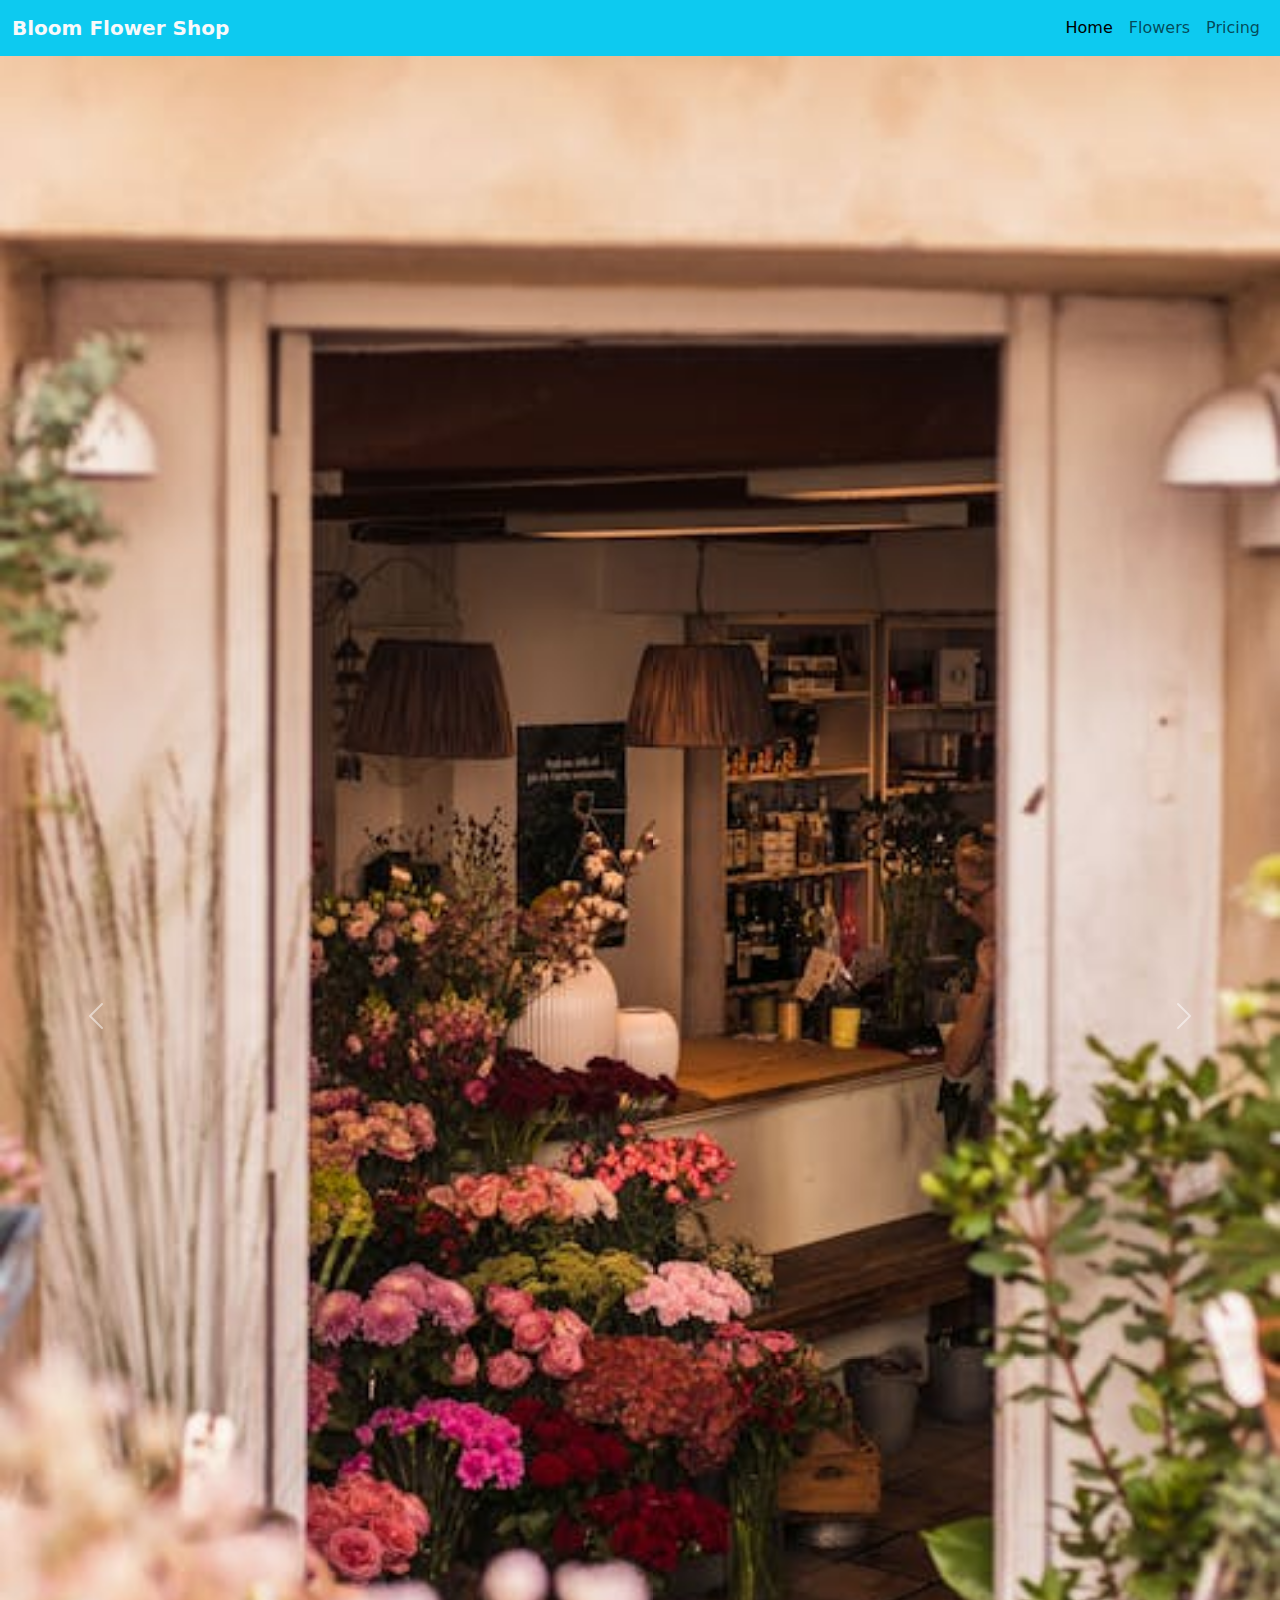
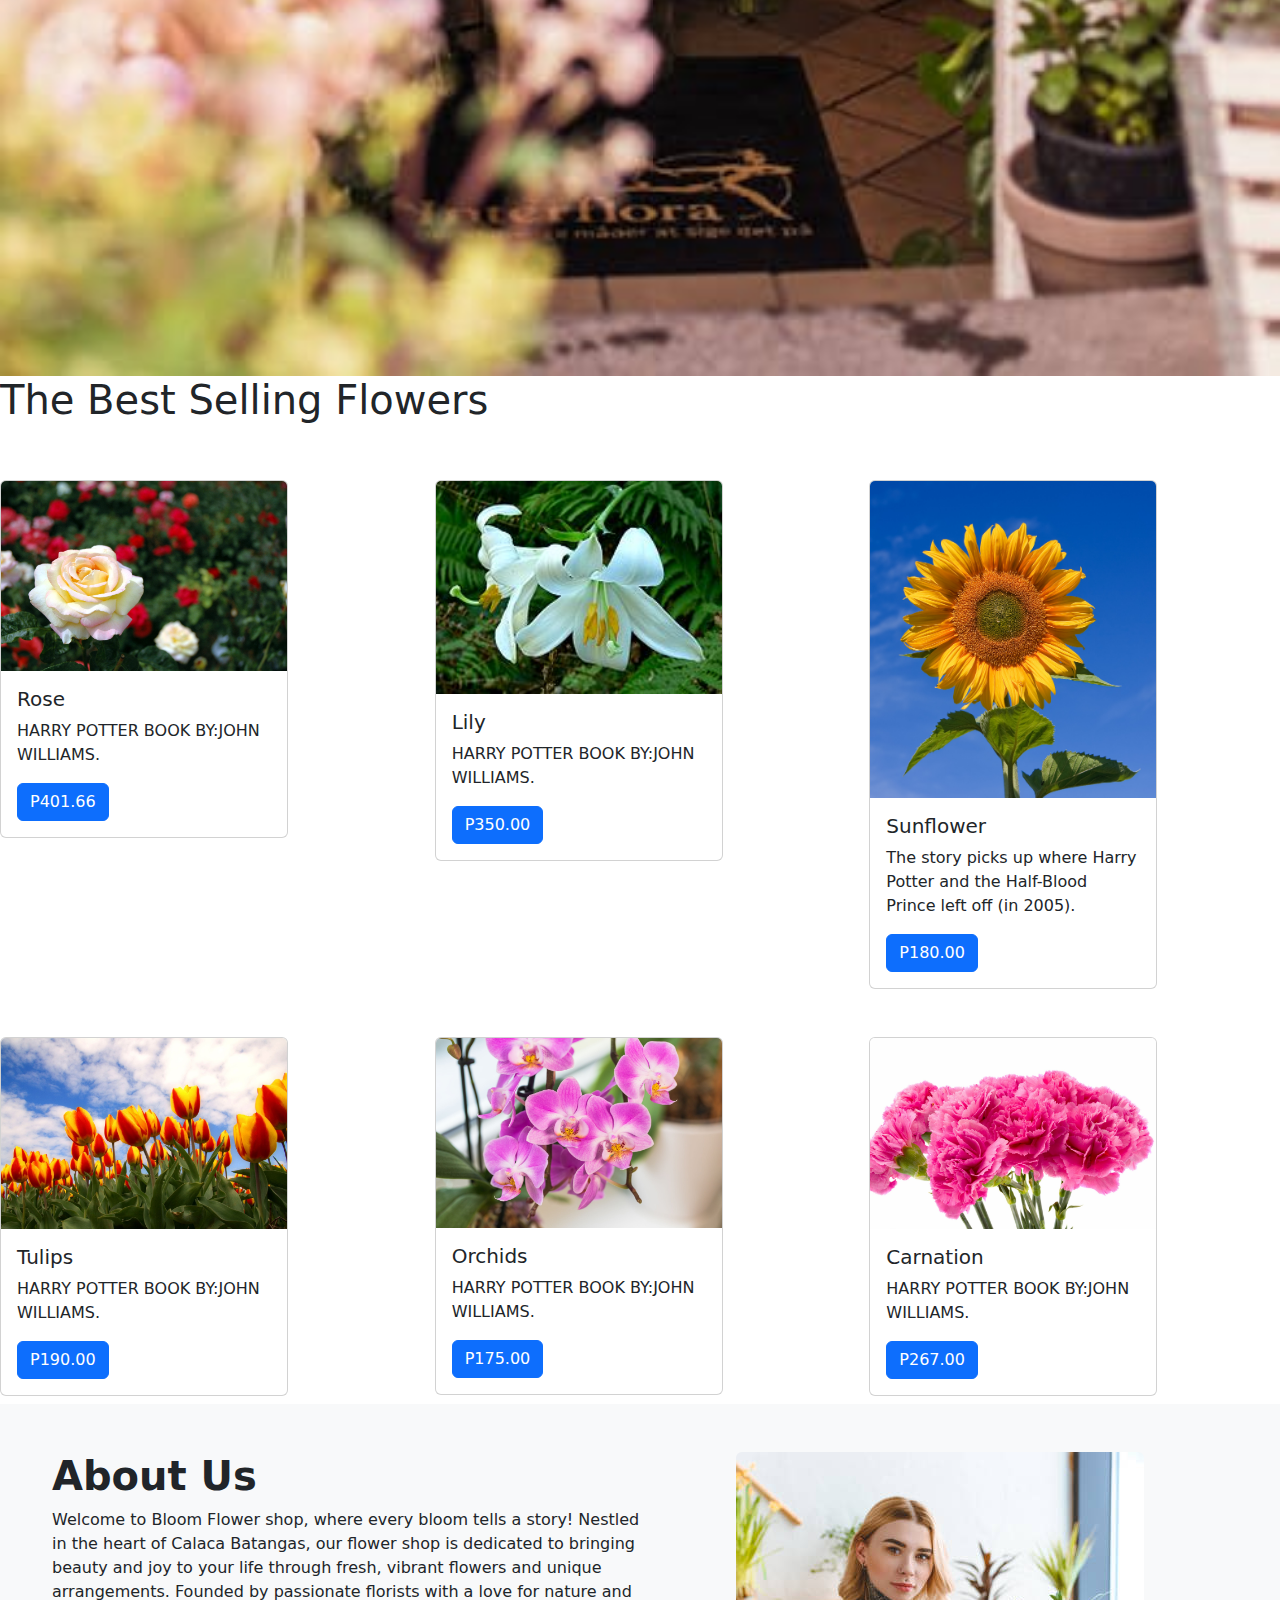
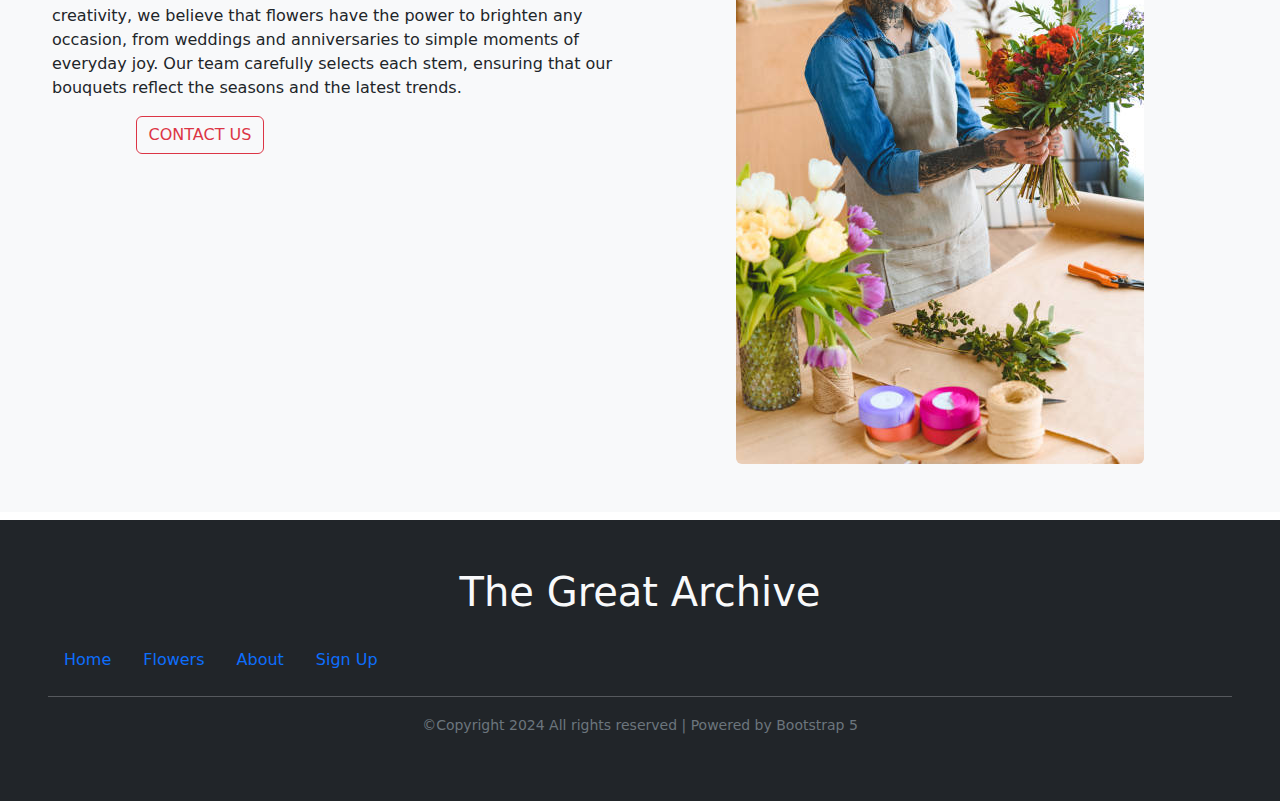
==== jem.html @ 51ea24f1 "october 3" ====
<!DOCTYPE html>
<head>
    <meta cahrset="ÜTF-8">
    <meta name="viewport" content="width=device-width, initial-scale=1.0">
    <link href="https://cdn.jsdelivr.net/npm/bootstrap@5.3.3/dist/css/bootstrap.min.css" rel="stylesheet" integrity="sha384-QWTKZyjpPEjISv5WaRU9OFeRpok6YctnYmDr5pNlyT2bRjXh0JMhjY6hW+ALEwIH" crossorigin="anonymous">
    <link rel="stylesheet" href="style.css">
    <title>The Great Archive</title>
</head>
<body>
    <header>
        <nav class="navbar navbar-expand-lg bg-info">
            <div class="container-fluid">
              <a class="navbar-brand text-light fw-bold" href="#">Bloom Flower Shop</a>
              <button class="navbar-toggler" type="button" data-bs-toggle="collapse" data-bs-target="#navbarNav" aria-controls="navbarNav" aria-expanded="false" aria-label="Toggle navigation">
                <span class="navbar-toggler-icon"></span>
              </button>
              <div class="collapse navbar-collapse d-flex justify-content-end" id="navbarNav">
                <ul class="navbar-nav">
                  <li class="nav-item">
                    <a class="nav-link active" aria-current="page" href="#">Home</a>
                  </li>
                  <li class="nav-item"> 
                    <a class="nav-link" href="#">Flowers</a>
                  </li>
                  <li class="nav-item">
                    <a class="nav-link" href="#">Pricing</a>
                  </li>
                  <li class="nav-item">
                  </li>
                </ul>
              </div>
            </div>
          </nav>
    </header>
    <main>
        <section id="Home">
            <div id="carouselExampleAutoplaying" class="carousel slide" data-bs-ride="carousel">
                <div class="carousel-inner">
                  <div class="carousel-item active" data-bs-interval="5000">
                    <img src="assets/pexels-photo-1601505.jpeg" class="d-block w-100" alt="...">
                  </div>
                  <div class="carousel-item">
                    <img src="assets/pexels-photo-back.jpeg" class="d-block w-100" alt="...">
                  </div>
                  <div class="carousel-item">
                    <img src="assets/pexels-photo-bk2.jpeg" class="d-block w-100" alt="...">
                  </div>
                </div>
                <button class="carousel-control-prev" type="button" data-bs-target="#carouselExampleAutoplaying" data-bs-slide="prev">
                  <span class="carousel-control-prev-icon" aria-hidden="true"></span>
                  <span class="visually-hidden">Previous</span>
                </button>
                <button class="carousel-control-next" type="button" data-bs-target="#carouselExampleAutoplaying" data-bs-slide="next">
                  <span class="carousel-control-next-icon" aria-hidden="true"></span>
                  <span class="visually-hidden">Next</span>
                </button>
              </div>
            
        </section>

        <div id="Books">
            <h1>The Best Selling Flowers</h1>
            <div class="row">
                <div class="cols col-4 my-5">
                    <div class="card" style="width: 18rem;">
                        <img src="assets/Rose-image.1.jfif" class="card-img-top" alt="...">
                        <div class="card-body">
                            <h5 class="card-title">Rose</h5>
                            <p class="card-text">HARRY POTTER BOOK BY:JOHN WILLIAMS.</p>
                            <a href="#" class="btn btn-primary">P401.66</a>
                        </div>
                      </div>
                    </div>
                    <div class="cols col-4 my-5">
                        <div class="card" style="width: 18rem;">
                            <img src="assets/lily.image.jpg" class="card-img-top" alt="...">
                            <div class="card-body">
                                <h5 class="card-title">Lily</h5>
                                <p class="card-text">HARRY POTTER BOOK BY:JOHN WILLIAMS.</p>
                                <a href="#" class="btn btn-primary">P350.00</a>
                            </div>
                          </div>
                        </div>
                        <div class="cols col-4 my-5">
                            <div class="card" style="width: 18rem;">
                                <img src="assets/Sunflower.image.jpg" class="card-img-top" alt="...">
                                <div class="card-body">
                                    <h5 class="card-title">Sunflower</h5>
                                    <p class="card-text">The story picks up where Harry Potter and the Half-Blood Prince left off (in 2005).</p>
                                    <a href="#" class="btn btn-primary">P180.00</a>
                                </div>
                              </div>
                            </div>
                            <div class="cols col-4">
                                <div class="card" style="width: 18rem;">
                                    <img src="assets/tulips-image.jfif" class="card-img-top" alt="...">
                                    <div class="card-body">
                                        <h5 class="card-title">Tulips</h5>
                                        <p class="card-text">HARRY POTTER BOOK BY:JOHN WILLIAMS.</p>
                                        <a href="#" class="btn btn-primary">P190.00</a>
                                    </div>
                                  </div>
                                </div>
                                <div class="cols col-4">
                                    <div class="card" style="width: 18rem;">
                                        <img src="assets/Orchids-image.jfif" class="card-img-top" alt="...">
                                        <div class="card-body">
                                            <h5 class="card-title">Orchids</h5>
                                            <p class="card-text">HARRY POTTER BOOK BY:JOHN WILLIAMS.</p>
                                            <a href="#" class="btn btn-primary">P175.00</a>
                                        </div>
                                      </div>
                                    </div>
                                    <div class="cols col-4">
                                        <div class="card" style="width: 18rem;">
                                            <img src="assets/carnation-image.jfif" class="card-img-top" alt="...">
                                            <div class="card-body">
                                                <h5 class="card-title">Carnation</h5>
                                                <p class="card-text">HARRY POTTER BOOK BY:JOHN WILLIAMS.</p>
                                                <a href="#" class="btn btn-primary">P267.00</a>
                                            </div>
                                          </div>
                                        </div>

            </div>

        </section>


        <section id="About" class="p-5 my-2 bg-light" >
            <div class="d-flex justify-content-between">
                <div class="mx-1 w-50">
                    <h2 class="display-6 fw-semibold">About Us</h2>
                    <p class="fw-light">Welcome to Bloom Flower shop, where every bloom tells a story! Nestled in the heart of Calaca Batangas, our flower shop is dedicated to bringing beauty and joy to your life through fresh, vibrant flowers and unique arrangements.

                      Founded by passionate florists with a love for nature and creativity, we believe that flowers have the power to brighten any occasion, from weddings and anniversaries to simple moments of everyday joy. Our team carefully selects each stem, ensuring that our bouquets reflect the seasons and the latest trends.</p>
                    <div class="mt-3 d-lg-flex justify-content-center">
                        <a href="#" class="btn btn-outline-danger">CONTACT US</a>
                        <div class="col-md-6">        
                        </div>
                    </div>
                  </div>
                  <img src="assets/about1.jpg" class="rounded mx-auto d-block" alt="...">
                </div>
        </section>


        <footer class="bg-dark text-light p-5 text-center">
            <h2 class="display-6 fw-light mb-4">The Great Archive</h2>
            <ul class="nav jutify-content-center">
                <li class="nav-item">
                    <a class="nav-link text -light fw-light" aria-current="page" href="#">Home</a>
                </li>
                <li class="nav-item">
                    <a class="nav-link text -light fw-light" aria-current="page" href="#">Flowers</a> 
                </li>
                <li class="nav-item">
                    <a class="nav-link text -light fw-light" aria-current="page" href="#">About</a>
                </li>
                <li class="nav-item">
                    <a class="nav-link text -light fw-light" aria-current="page" href="#">Sign Up</a>
                </li>
            </ul>
            <hr>
            <p>
                <small class="text-secondary fw-light">&copy;Copyright 2024 All rights reserved | Powered by Bootstrap 5</small>
            </p>
        </footer>

    </main>
    <script src="https://cdn.jsdelivr.net/npm/bootstrap@5.3.3/dist/js/bootstrap.bundle.min.js" integrity="sha384-YvpcrYf0tY3lHB60NNkmXc5s9fDVZLESaAA55NDzOxhy9GkcIdslK1eN7N6jIeHz" crossorigin="anonymous"></script>
</body>
</html>
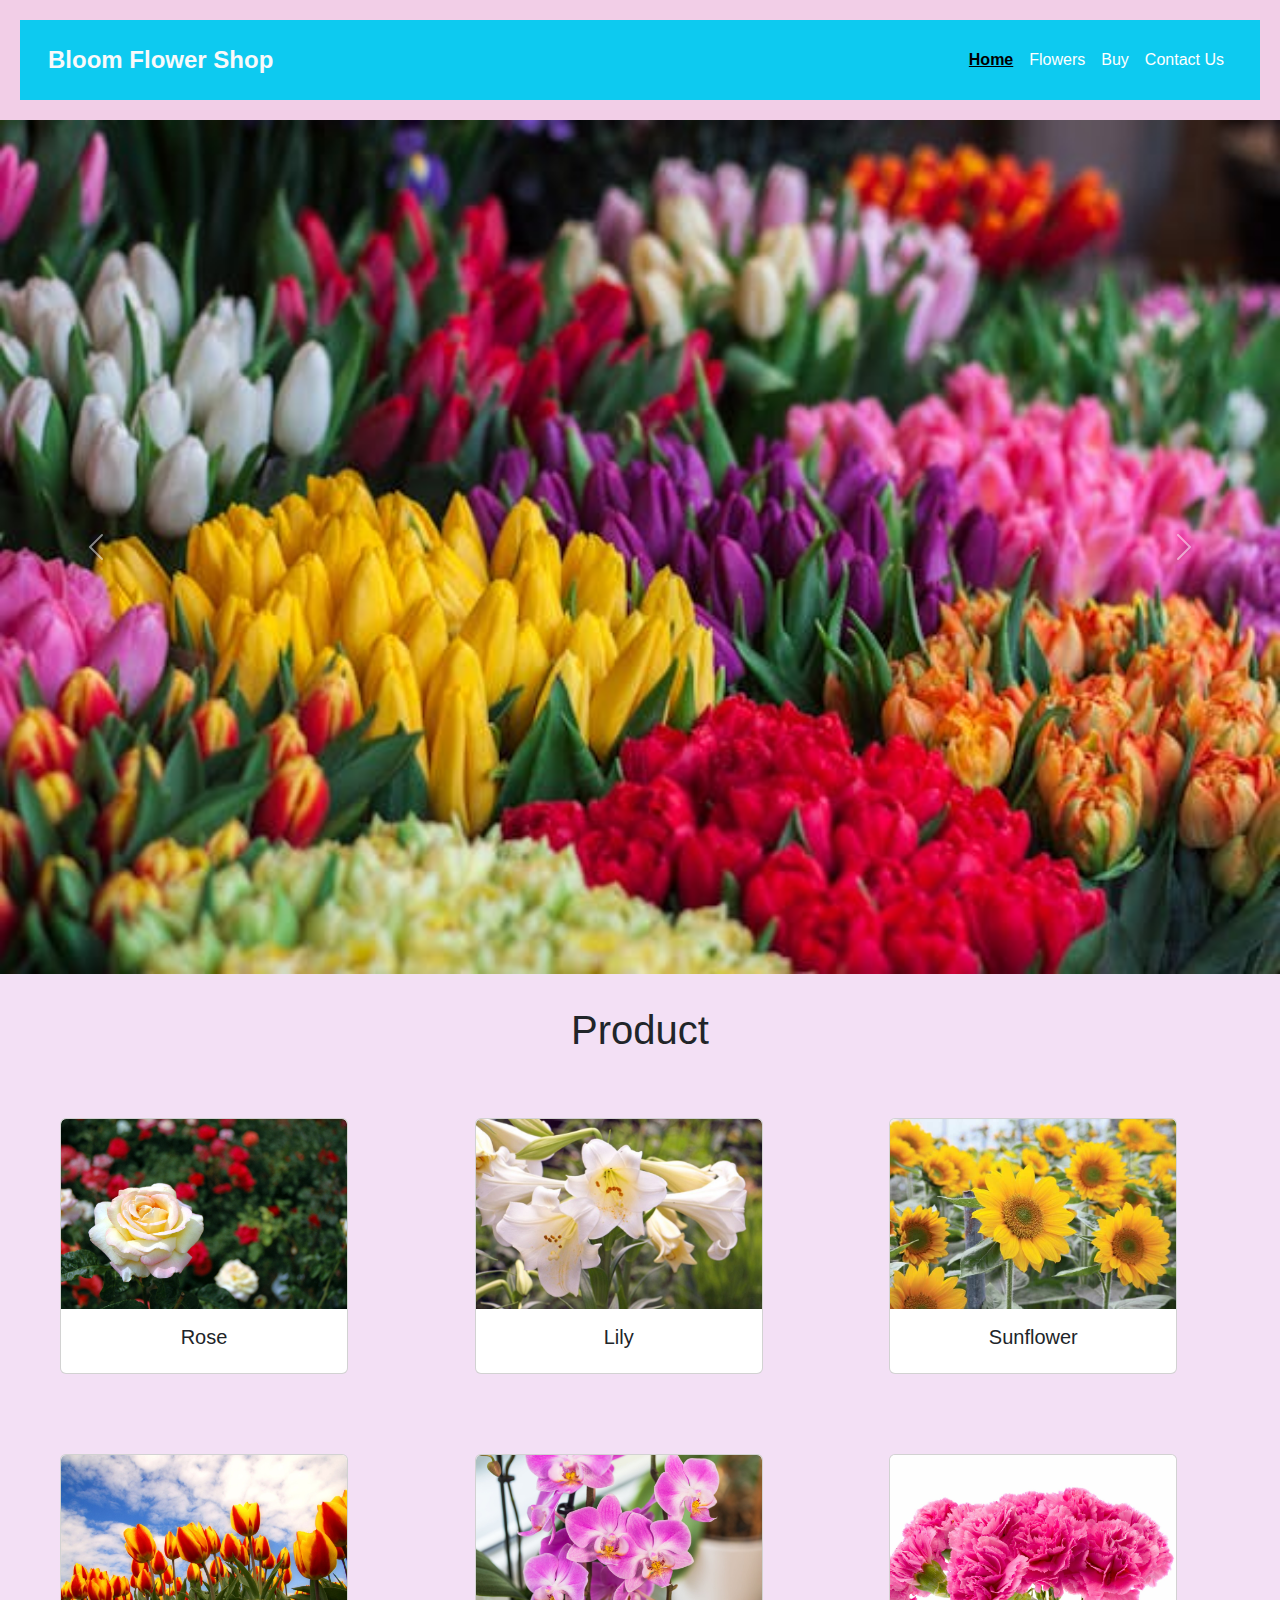
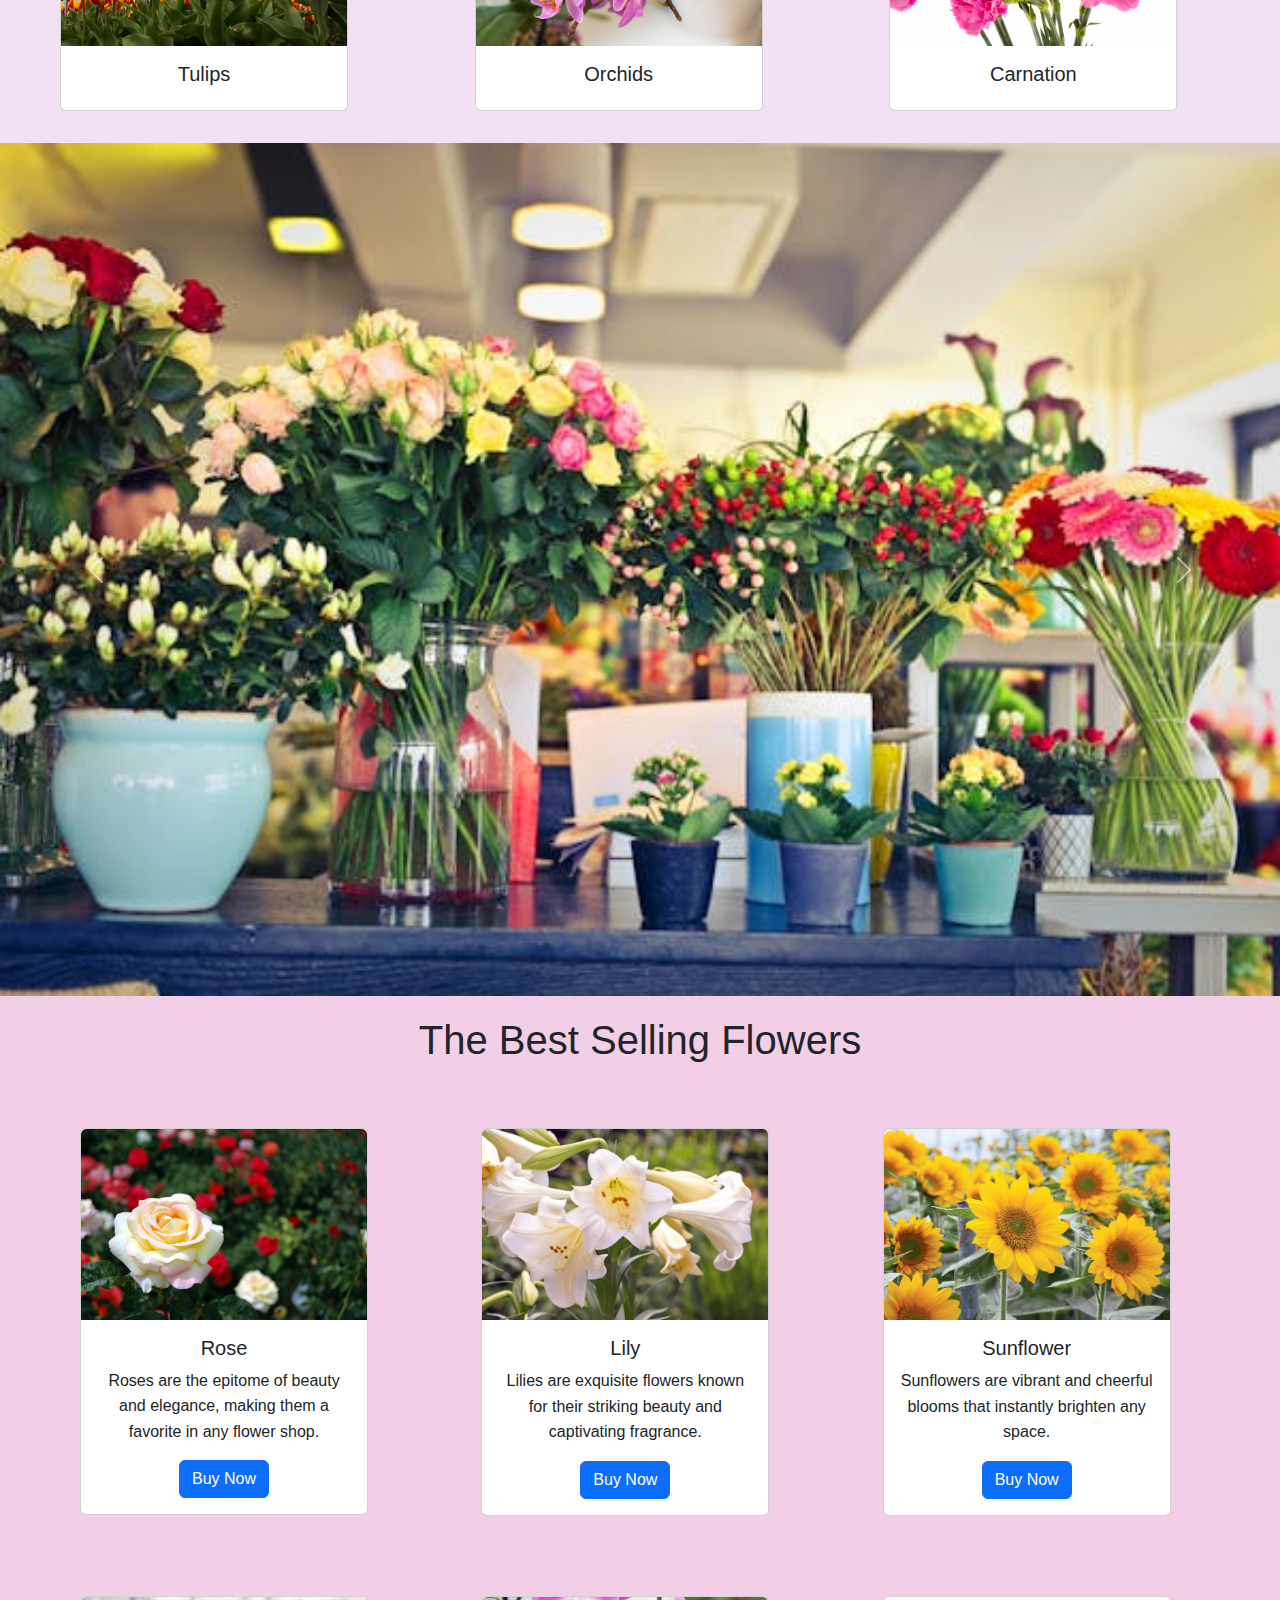
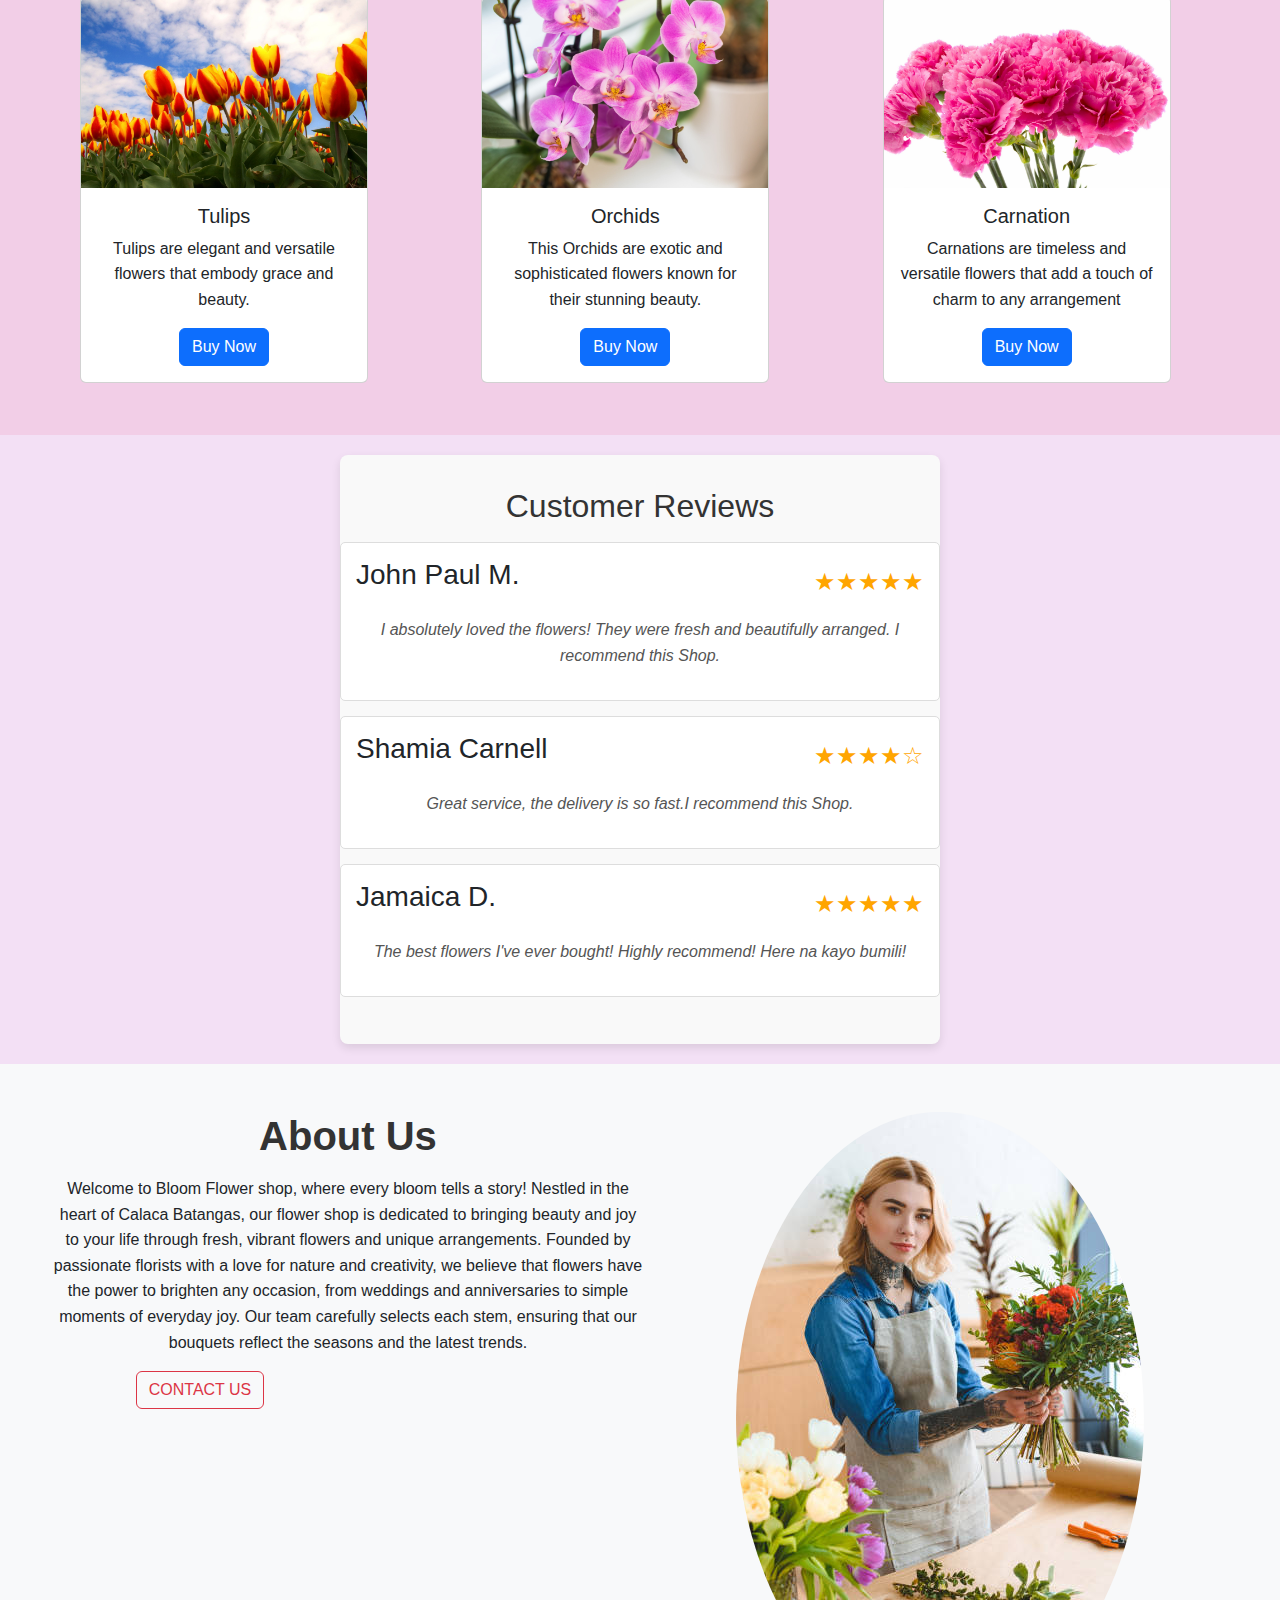
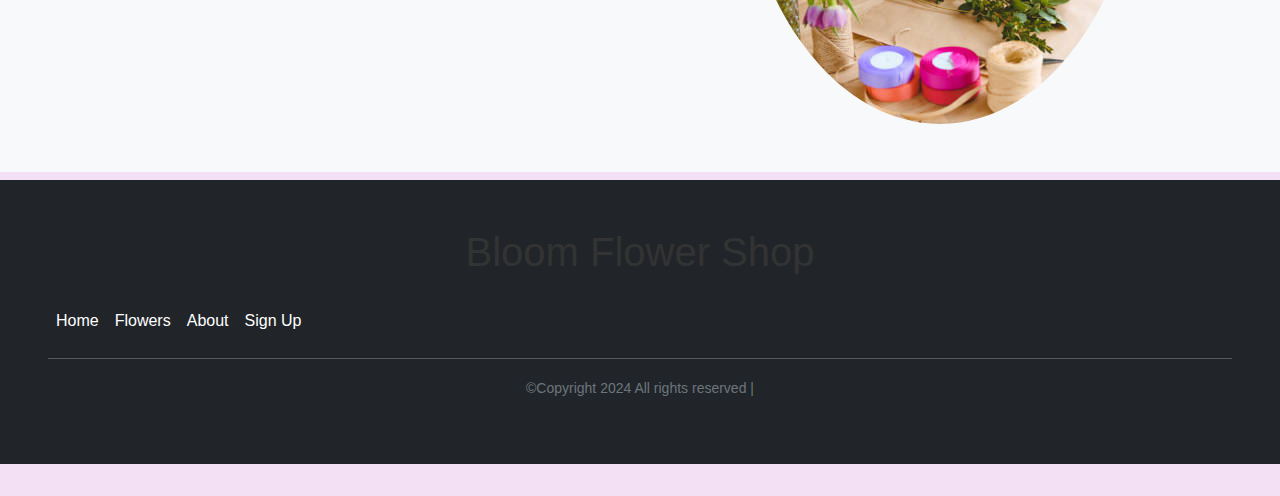
==== commit 559d90ef: "october 1" ====
--- a/jem.html
+++ b/jem.html
@@ -3,7 +3,7 @@
     <meta cahrset="ÜTF-8">
     <meta name="viewport" content="width=device-width, initial-scale=1.0">
     <link href="https://cdn.jsdelivr.net/npm/bootstrap@5.3.3/dist/css/bootstrap.min.css" rel="stylesheet" integrity="sha384-QWTKZyjpPEjISv5WaRU9OFeRpok6YctnYmDr5pNlyT2bRjXh0JMhjY6hW+ALEwIH" crossorigin="anonymous">
-    <link rel="stylesheet" href="style.css">
+    <link rel="stylesheet" href="jem.css">
     <title>The Great Archive</title>
 </head>
 <body>
@@ -17,13 +17,16 @@
               <div class="collapse navbar-collapse d-flex justify-content-end" id="navbarNav">
                 <ul class="navbar-nav">
                   <li class="nav-item">
-                    <a class="nav-link active" aria-current="page" href="#">Home</a>
+                    <a class="nav-link active" aria-current="page" href="#Home">Home</a>
                   </li>
                   <li class="nav-item"> 
-                    <a class="nav-link" href="#">Flowers</a>
-                  </li>
-                  <li class="nav-item">
-                    <a class="nav-link" href="#">Pricing</a>
+                    <a class="nav-link" href="#Flowers">Flowers</a>
+                  </li>
+                  <li class="nav-item">
+                    <a class="nav-link" href="#Flower-name">Buy</a>
+                  </li>
+                  <li class="nav-item">
+                    <a class="nav-link" href="#About-Us">Contact Us</a>
                   </li>
                   <li class="nav-item">
                   </li>
@@ -37,13 +40,13 @@
             <div id="carouselExampleAutoplaying" class="carousel slide" data-bs-ride="carousel">
                 <div class="carousel-inner">
                   <div class="carousel-item active" data-bs-interval="5000">
-                    <img src="assets/pexels-photo-1601505.jpeg" class="d-block w-100" alt="...">
+                    <img src="assets/back27.jpeg" class="d-block w-100" alt="...">
                   </div>
                   <div class="carousel-item">
                     <img src="assets/pexels-photo-back.jpeg" class="d-block w-100" alt="...">
                   </div>
                   <div class="carousel-item">
-                    <img src="assets/pexels-photo-bk2.jpeg" class="d-block w-100" alt="...">
+                    <img src="assets/flower.jpeg" class="d-block w-100" alt="...">
                   </div>
                 </div>
                 <button class="carousel-control-prev" type="button" data-bs-target="#carouselExampleAutoplaying" data-bs-slide="prev">
@@ -58,36 +61,30 @@
             
         </section>
 
-        <div id="Books">
-            <h1>The Best Selling Flowers</h1>
-            <div class="row">
+        <div id="Flowers">
+            <h1>Product</h1>
+            <div class="row ms-5">
                 <div class="cols col-4 my-5">
                     <div class="card" style="width: 18rem;">
                         <img src="assets/Rose-image.1.jfif" class="card-img-top" alt="...">
                         <div class="card-body">
                             <h5 class="card-title">Rose</h5>
-                            <p class="card-text">HARRY POTTER BOOK BY:JOHN WILLIAMS.</p>
-                            <a href="#" class="btn btn-primary">P401.66</a>
                         </div>
                       </div>
                     </div>
                     <div class="cols col-4 my-5">
                         <div class="card" style="width: 18rem;">
-                            <img src="assets/lily.image.jpg" class="card-img-top" alt="...">
+                            <img src="assets/lily1.webp" class="card-img-top" alt="...">
                             <div class="card-body">
                                 <h5 class="card-title">Lily</h5>
-                                <p class="card-text">HARRY POTTER BOOK BY:JOHN WILLIAMS.</p>
-                                <a href="#" class="btn btn-primary">P350.00</a>
                             </div>
                           </div>
                         </div>
                         <div class="cols col-4 my-5">
                             <div class="card" style="width: 18rem;">
-                                <img src="assets/Sunflower.image.jpg" class="card-img-top" alt="...">
+                                <img src="assets/sunflow2.jpg" class="card-img-top" alt="...">
                                 <div class="card-body">
                                     <h5 class="card-title">Sunflower</h5>
-                                    <p class="card-text">The story picks up where Harry Potter and the Half-Blood Prince left off (in 2005).</p>
-                                    <a href="#" class="btn btn-primary">P180.00</a>
                                 </div>
                               </div>
                             </div>
@@ -96,8 +93,6 @@
                                     <img src="assets/tulips-image.jfif" class="card-img-top" alt="...">
                                     <div class="card-body">
                                         <h5 class="card-title">Tulips</h5>
-                                        <p class="card-text">HARRY POTTER BOOK BY:JOHN WILLIAMS.</p>
-                                        <a href="#" class="btn btn-primary">P190.00</a>
                                     </div>
                                   </div>
                                 </div>
@@ -106,8 +101,6 @@
                                         <img src="assets/Orchids-image.jfif" class="card-img-top" alt="...">
                                         <div class="card-body">
                                             <h5 class="card-title">Orchids</h5>
-                                            <p class="card-text">HARRY POTTER BOOK BY:JOHN WILLIAMS.</p>
-                                            <a href="#" class="btn btn-primary">P175.00</a>
                                         </div>
                                       </div>
                                     </div>
@@ -116,8 +109,6 @@
                                             <img src="assets/carnation-image.jfif" class="card-img-top" alt="...">
                                             <div class="card-body">
                                                 <h5 class="card-title">Carnation</h5>
-                                                <p class="card-text">HARRY POTTER BOOK BY:JOHN WILLIAMS.</p>
-                                                <a href="#" class="btn btn-primary">P267.00</a>
                                             </div>
                                           </div>
                                         </div>
@@ -126,6 +117,121 @@
 
         </section>
 
+        <section id="Background">
+          <div id="carouselExampleAutoplaying" class="carousel slide" data-bs-ride="carousel">
+              <div class="carousel-inner">
+                <div class="carousel-item active" data-bs-interval="5000">
+                  <img src="assets/back22.jpeg" class="d-block w-100" alt="...">
+                </div>
+                <div class="carousel-item">
+                  <img src="assets/back23.jpeg" class="d-block w-100" alt="...">
+              </div>
+              <button class="carousel-control-prev" type="button" data-bs-target="#carouselExampleAutoplaying" data-bs-slide="prev">
+                <span class="carousel-control-prev-icon" aria-hidden="true"></span>
+                <span class="visually-hidden">Previous</span>
+              </button>
+              <button class="carousel-control-next" type="button" data-bs-target="#carouselExampleAutoplaying" data-bs-slide="next">
+                <span class="carousel-control-next-icon" aria-hidden="true"></span>
+                <span class="visually-hidden">Next</span>
+              </button>
+            </div>
+          
+      </section>
+
+        <section id="Flower-Price">
+          <div id="Flower-name">
+            <h1>The Best Selling Flowers</h1>
+            <div class="row ms-5">
+                <div class="cols col-4 my-5">
+                    <div class="card" style="width: 18rem;">
+                        <img src="assets/Rose-image.1.jfif" class="card-img-top" alt="...">
+                        <div class="card-body">
+                            <h5 class="card-title">Rose</h5>
+                            <p class="card-text">Roses are the epitome of beauty and elegance, making them a favorite in any flower shop. </p>
+                            <a href="#"class="btn btn-primary">Buy Now</a>
+                        </div>
+                      </div>
+                    </div>
+                    <div class="cols col-4 my-5">
+                        <div class="card" style="width: 18rem;">
+                            <img src="assets/lily1.webp" class="card-img-top" alt="...">
+                            <div class="card-body">
+                                <h5 class="card-title">Lily</h5>
+                                <p class="card-text">Lilies are exquisite flowers known for their striking beauty and captivating fragrance.</p>
+                                <a href="#"class="btn btn-primary">Buy Now</a>
+                            </div>
+                          </div>
+                        </div>
+                        <div class="cols col-4 my-5">
+                            <div class="card" style="width: 18rem;">
+                                <img src="assets/sunflow2.jpg" class="card-img-top" alt="...">
+                                <div class="card-body">
+                                    <h5 class="card-title">Sunflower</h5>
+                                    <p class="card-text">Sunflowers are vibrant and cheerful blooms that instantly brighten any space.</p>
+                                    <a href="#"class="btn btn-primary">Buy Now</a>
+                                </div>
+                              </div>
+                            </div>
+                            <div class="cols col-4">
+                                <div class="card" style="width: 18rem;">
+                                    <img src="assets/tulips-image.jfif" class="card-img-top" alt="...">
+                                    <div class="card-body">
+                                        <h5 class="card-title">Tulips</h5>
+                                        <p class="card-text">Tulips are elegant and versatile flowers that embody grace and beauty.</p>
+                                        <a href="#"class="btn btn-primary">Buy Now</a>
+                                    </div>
+                                  </div>
+                                </div>
+                                <div class="cols col-4">
+                                    <div class="card" style="width: 18rem;">
+                                        <img src="assets/Orchids-image.jfif" class="card-img-top" alt="...">
+                                        <div class="card-body">
+                                            <h5 class="card-title">Orchids</h5>
+                                            <p class="card-text">This Orchids are exotic and sophisticated flowers known for their stunning beauty.</p>
+                                            <a href="#"class="btn btn-primary">Buy Now</a>
+                                        </div>
+                                      </div>
+                                    </div>
+                                    <div class="cols col-4">
+                                        <div class="card" style="width: 18rem;">
+                                            <img src="assets/carnation-image.jfif" class="card-img-top" alt="...">
+                                            <div class="card-body">
+                                                <h5 class="card-title">Carnation</h5>
+                                                <p class="card-text">Carnations are timeless and versatile flowers that add a touch of charm to any arrangement</p>
+                                                <a href="#"class="btn btn-primary">Buy Now</a>
+                                            </div>
+                                          </div>
+                                        </div>
+
+            </div>
+
+        </section>
+
+        <section id="customer-reviews">
+          <h2>Customer Reviews</h2>
+          <div class="review">
+              <div class="review-header">
+                  <h3>John Paul M.</h3>
+                  <span class="rating">★★★★★</span>
+              </div>
+              <p class="review-text">I absolutely loved the flowers! They were fresh and beautifully arranged. I recommend this Shop.</p>
+          </div>
+          <div class="review">
+              <div class="review-header">
+                  <h3>Shamia Carnell</h3>
+                  <span class="rating">★★★★☆</span>
+              </div>
+              <p class="review-text">Great service, the delivery is so fast.I recommend this Shop. </p>
+          </div>
+          <div class="review">
+              <div class="review-header">
+                  <h3>Jamaica D.</h3>
+                  <span class="rating">★★★★★</span>
+              </div>
+              <p class="review-text">The best flowers I've ever bought! Highly recommend! Here na kayo bumili!</p>
+          </div>
+      </section>
+      
 
         <section id="About" class="p-5 my-2 bg-light" >
             <div class="d-flex justify-content-between">
@@ -140,22 +246,23 @@
                         </div>
                     </div>
                   </div>
-                  <img src="assets/about1.jpg" class="rounded mx-auto d-block" alt="...">
+                  <img src="assets/about1.jpg" class="image22 mx-auto d-block" alt="...">
                 </div>
         </section>
 
+        
 
         <footer class="bg-dark text-light p-5 text-center">
-            <h2 class="display-6 fw-light mb-4">The Great Archive</h2>
+            <h2 class="display-6 fw-light mb-4">Bloom Flower Shop</h2>
             <ul class="nav jutify-content-center">
                 <li class="nav-item">
-                    <a class="nav-link text -light fw-light" aria-current="page" href="#">Home</a>
-                </li>
-                <li class="nav-item">
-                    <a class="nav-link text -light fw-light" aria-current="page" href="#">Flowers</a> 
-                </li>
-                <li class="nav-item">
-                    <a class="nav-link text -light fw-light" aria-current="page" href="#">About</a>
+                    <a class="nav-link text -light fw-light" aria-current="page" href="#Home">Home</a>
+                </li>
+                <li class="nav-item">
+                    <a class="nav-link text -light fw-light" aria-current="page" href="#Flowers">Flowers</a> 
+                </li>
+                <li class="nav-item">
+                    <a class="nav-link text -light fw-light" aria-current="page" href="#About-Us">About</a>
                 </li>
                 <li class="nav-item">
                     <a class="nav-link text -light fw-light" aria-current="page" href="#">Sign Up</a>
@@ -163,7 +270,7 @@
             </ul>
             <hr>
             <p>
-                <small class="text-secondary fw-light">&copy;Copyright 2024 All rights reserved | Powered by Bootstrap 5</small>
+                <small class="text-secondary fw-light">&copy;Copyright 2024 All rights reserved |</small>
             </p>
         </footer>
 
--- a/jem.css
+++ b/jem.css
@@ -0,0 +1,265 @@
+body{
+    overflow-x: hidden;
+    align-items: center;
+}
+header {
+    color: #f2cee7; 
+    background-color: #f2cee7;
+    padding: 20px;   
+}
+
+
+.navbar {
+    padding: 1rem 2rem; 
+}
+
+.navbar-brand {
+    font-size: 1.75em; 
+    font-family: 'Arial', sans-serif; 
+    transition: color 0.3s ease, transform 0.3s; 
+}
+
+.navbar-brand:hover {
+    color: #ffd700; 
+    transform: scale(1.05); 
+}
+
+.nav-link {
+    font-weight: 500; 
+    color: #fff; 
+    transition: color 0.3s ease, background-color 0.3s ease;
+    padding: 0.5rem 1rem; 
+    border-radius: 5px; 
+}
+
+.nav-link:hover {
+    color: #fff; 
+    background-color: rgba(255, 255, 255, 0.2); 
+}
+
+.nav-link.active {
+    font-weight: bold; 
+    text-decoration: underline; 
+}
+
+.navbar-nav {
+    align-items: center;
+}
+
+/* Responsive adjustments */
+@media (max-width: 768px) {
+}
+    .navbar {
+        padding: 0.5rem 1rem; 
+    }
+    .navbar-brand {
+        font-size: 1.5em; 
+    }
+
+    .nav-link {
+        padding: 0.5rem; 
+}
+
+#Flowers {
+    text-align: center; 
+}
+
+.card {
+    transition: transform 0.3s ease, box-shadow 0.3s ease; 
+    overflow: hidden; 
+    position: relative; 
+}
+
+.card img {
+    width: 100%; 
+    transition: transform 0.3s ease; 
+}
+
+.card:hover img {
+    transform: scale(1.05); 
+}
+
+.card:hover {
+    transform: translateY(-5px); 
+    box-shadow: 0 4px 15px rgba(0, 0, 0, 0.2); 
+}
+
+/* Shine effect */
+.card::before {
+    content: '';
+    position: absolute;
+    top: -50%;
+    left: -50%;
+    width: 200%;
+    height: 200%;
+    background: linear-gradient(60deg, rgba(255, 255, 255, 0.3), rgba(255, 255, 255, 0));
+    opacity: 0;
+    transition: opacity 0.3s ease;
+    pointer-events: none; 
+}
+
+.card:hover::before {
+    opacity: 1; 
+}
+
+
+.carousel-spacing {
+    margin-bottom: 2rem;
+    margin-top: 2rem /* Adjust spacing below the carousel */
+}
+
+.heading-spacing {
+    margin-bottom: 2rem;
+    margin-top: 2rem
+}
+
+#Flowers {
+    background-color: #f3e0f5; 
+    padding: 20px; 
+}
+
+#Flower-Price {
+    background-color: #f2cee7; 
+    padding: 20px;
+}
+
+#customer-reviews {
+    background-color: #f9f9f9; 
+    padding: 20px;
+    border-radius: 8px;
+    max-width: 600px; 
+    margin: 20px auto; 
+    box-shadow: 0 4px 10px rgba(0, 0, 0, 0.1); 
+}
+
+h2 {
+    text-align: center;
+    margin-bottom: 20px;
+    color: #333; 
+}
+
+.review {
+    border: 1px solid #ddd; 
+    border-radius: 5px;
+    padding: 15px;
+    margin-bottom: 15px;
+    background-color: #fff; 
+}
+
+.review-header {
+    display: flex;
+    justify-content: space-between; 
+    align-items: center;
+}
+
+.rating {
+    color: #ffa500; 
+    font-size: 1.5em; 
+}
+
+.review-text {
+    margin-top: 10px;
+    font-style: italic; 
+    color: #555; 
+}
+
+/* General Styles */
+body {
+    font-family: Arial, sans-serif; 
+    line-height: 1.6; 
+}
+
+h1, h2, h3, h5 {
+    margin-bottom: 1rem; 
+}
+
+/* Navbar Styles */
+.navbar {
+    padding: 1rem; 
+}
+
+.nav-link {
+    transition: color 0.3s; 
+}
+
+.nav-link:hover {
+    color: #ffd700; 
+}
+
+/* Carousel */
+.carousel-inner img {
+    width: 100%; 
+    height: auto; 
+}
+
+/* Product Section */
+#Flowers {
+    padding: 2rem 0; 
+}
+
+.card {
+    margin-bottom: 2rem; 
+    transition: transform 0.3s ease, box-shadow 0.3s ease;
+}
+
+.card img {
+    height: auto; 
+}
+/* Review Section */
+#customer-reviews {
+    padding: 2rem 0; 
+}
+
+/* About Section */
+#About {
+    padding: 3rem 0; 
+}
+
+/* Footer */
+footer {
+    padding: 2rem 0; 
+}
+
+/* Responsive Styles */
+@media (max-width: 768px) {
+    .navbar {
+        padding: 0.5rem; 
+    }
+
+    .card {
+        width: 100%; 
+    }
+
+    #Flowers .row {
+        flex-direction: column; 
+        align-items: center; 
+    }
+
+    .mx-auto {
+        margin-left: auto;
+        margin-right: auto; 
+    }
+
+    img {
+        max-width: 100%; 
+        height: auto; 
+    }
+}
+
+@media (max-width: 576px) {
+    h1 {
+        font-size: 1.5rem; 
+    }
+
+    h2 {
+        font-size: 1.25rem; 
+    }
+
+    .btn {
+        width: 100%; 
+    }
+}
+.image22{
+    border: none;
+    border-radius: 70%;
+}
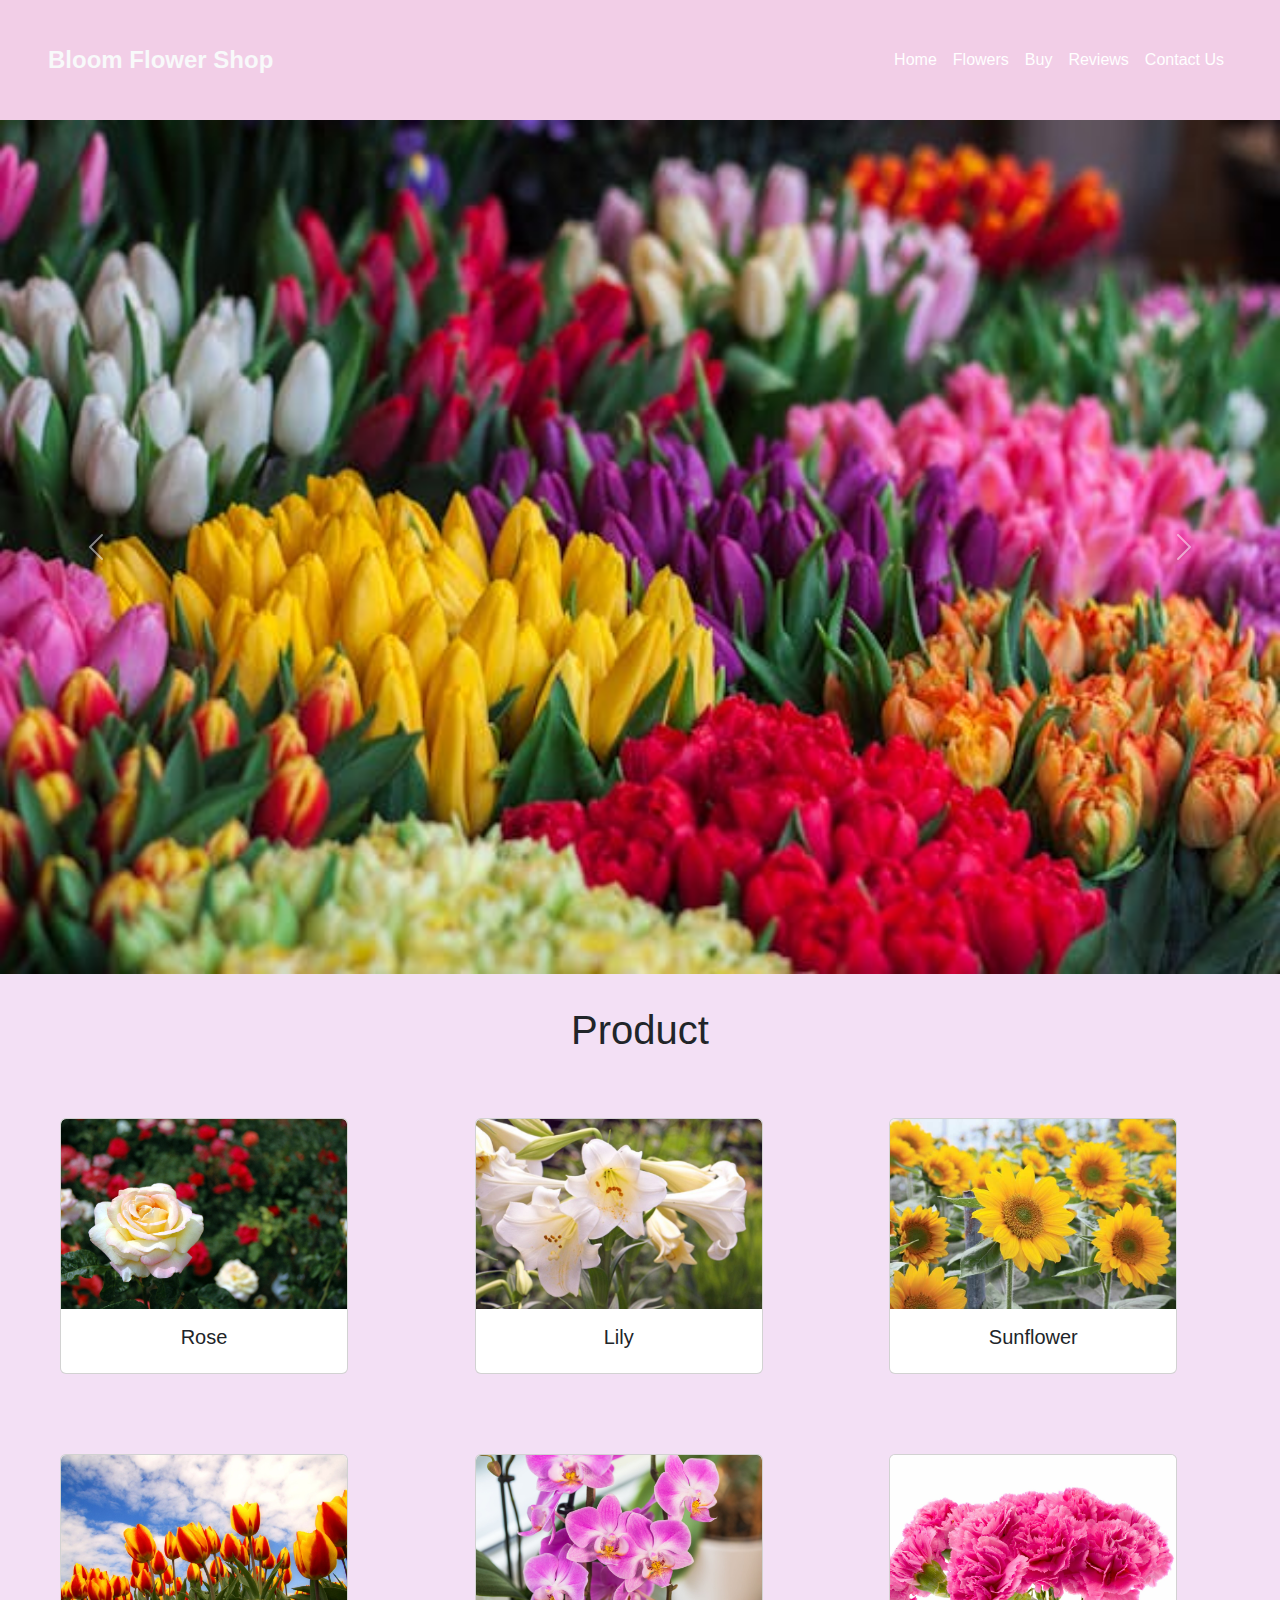
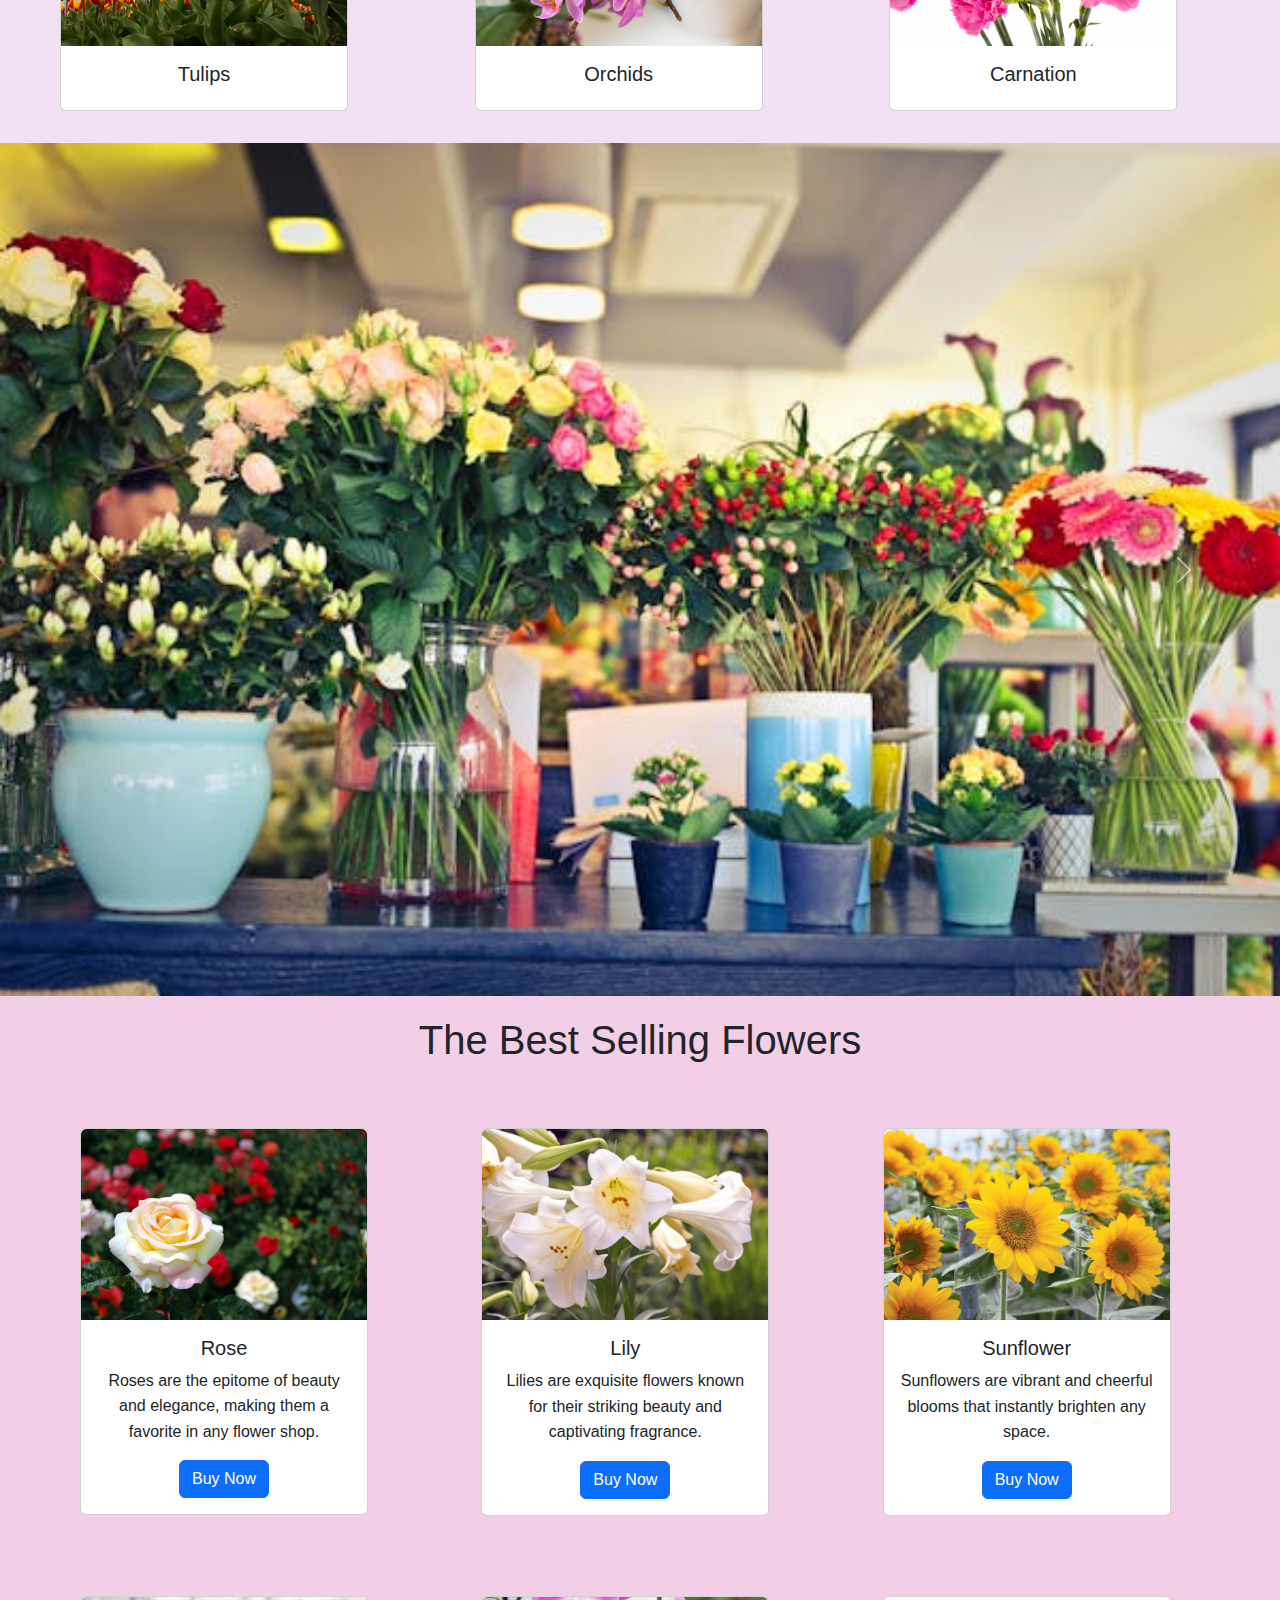
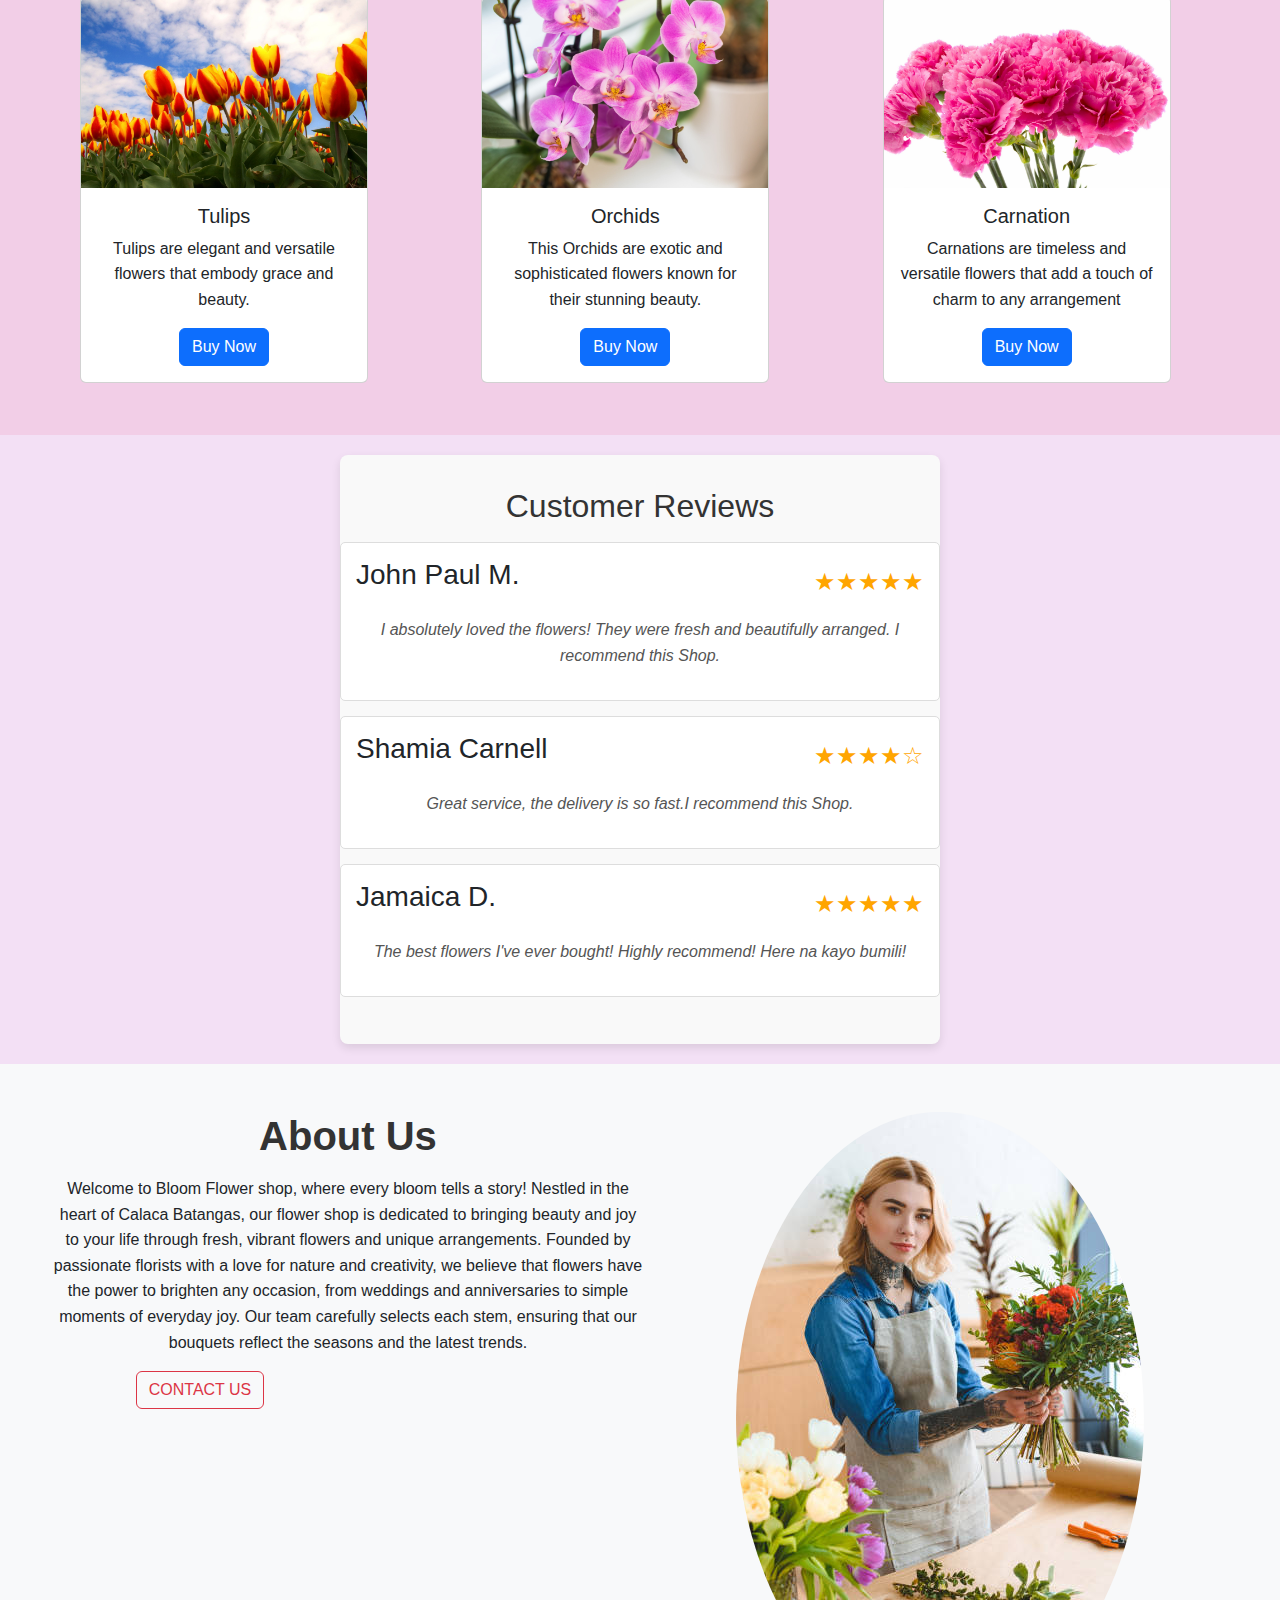
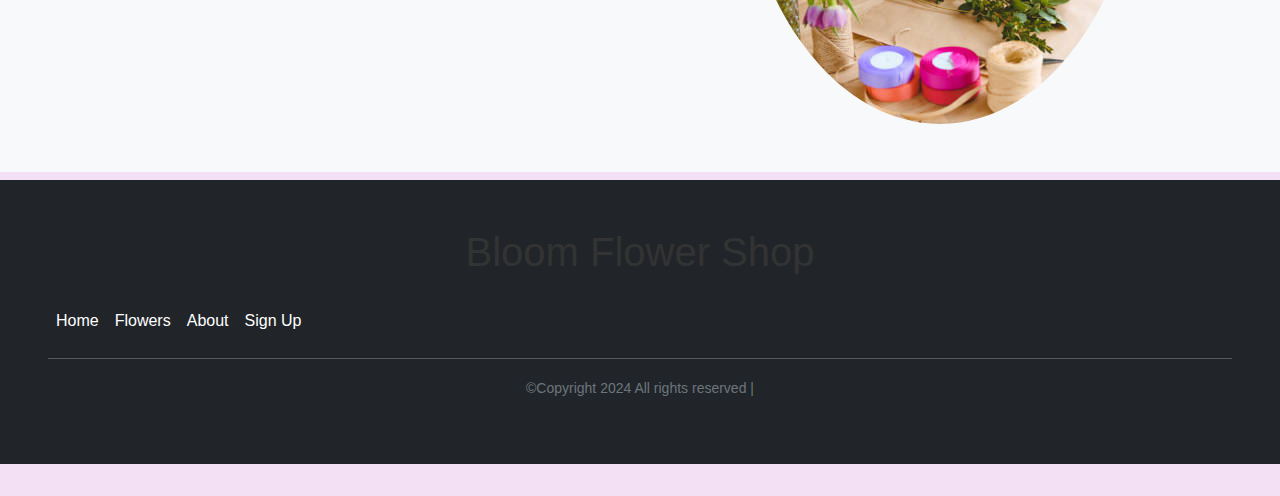
==== commit 3e434bb6: "october1" ====
--- a/jem.html
+++ b/jem.html
@@ -8,7 +8,7 @@
 </head>
 <body>
     <header>
-        <nav class="navbar navbar-expand-lg bg-info">
+        <nav class="navbar navbar-expand-lg">
             <div class="container-fluid">
               <a class="navbar-brand text-light fw-bold" href="#">Bloom Flower Shop</a>
               <button class="navbar-toggler" type="button" data-bs-toggle="collapse" data-bs-target="#navbarNav" aria-controls="navbarNav" aria-expanded="false" aria-label="Toggle navigation">
@@ -17,13 +17,16 @@
               <div class="collapse navbar-collapse d-flex justify-content-end" id="navbarNav">
                 <ul class="navbar-nav">
                   <li class="nav-item">
-                    <a class="nav-link active" aria-current="page" href="#Home">Home</a>
+                    <a class="nav-link" href="#Home">Home</a>
                   </li>
                   <li class="nav-item"> 
                     <a class="nav-link" href="#Flowers">Flowers</a>
                   </li>
                   <li class="nav-item">
                     <a class="nav-link" href="#Flower-name">Buy</a>
+                  </li>
+                  <li class="nav-item">
+                    <a class="nav-link" href="#customer-reviews">Reviews</a>
                   </li>
                   <li class="nav-item">
                     <a class="nav-link" href="#About-Us">Contact Us</a>
--- a/jem.css
+++ b/jem.css
@@ -10,6 +10,7 @@
 
 
 .navbar {
+    color: #f2cee7; 
     padding: 1rem 2rem; 
 }
 
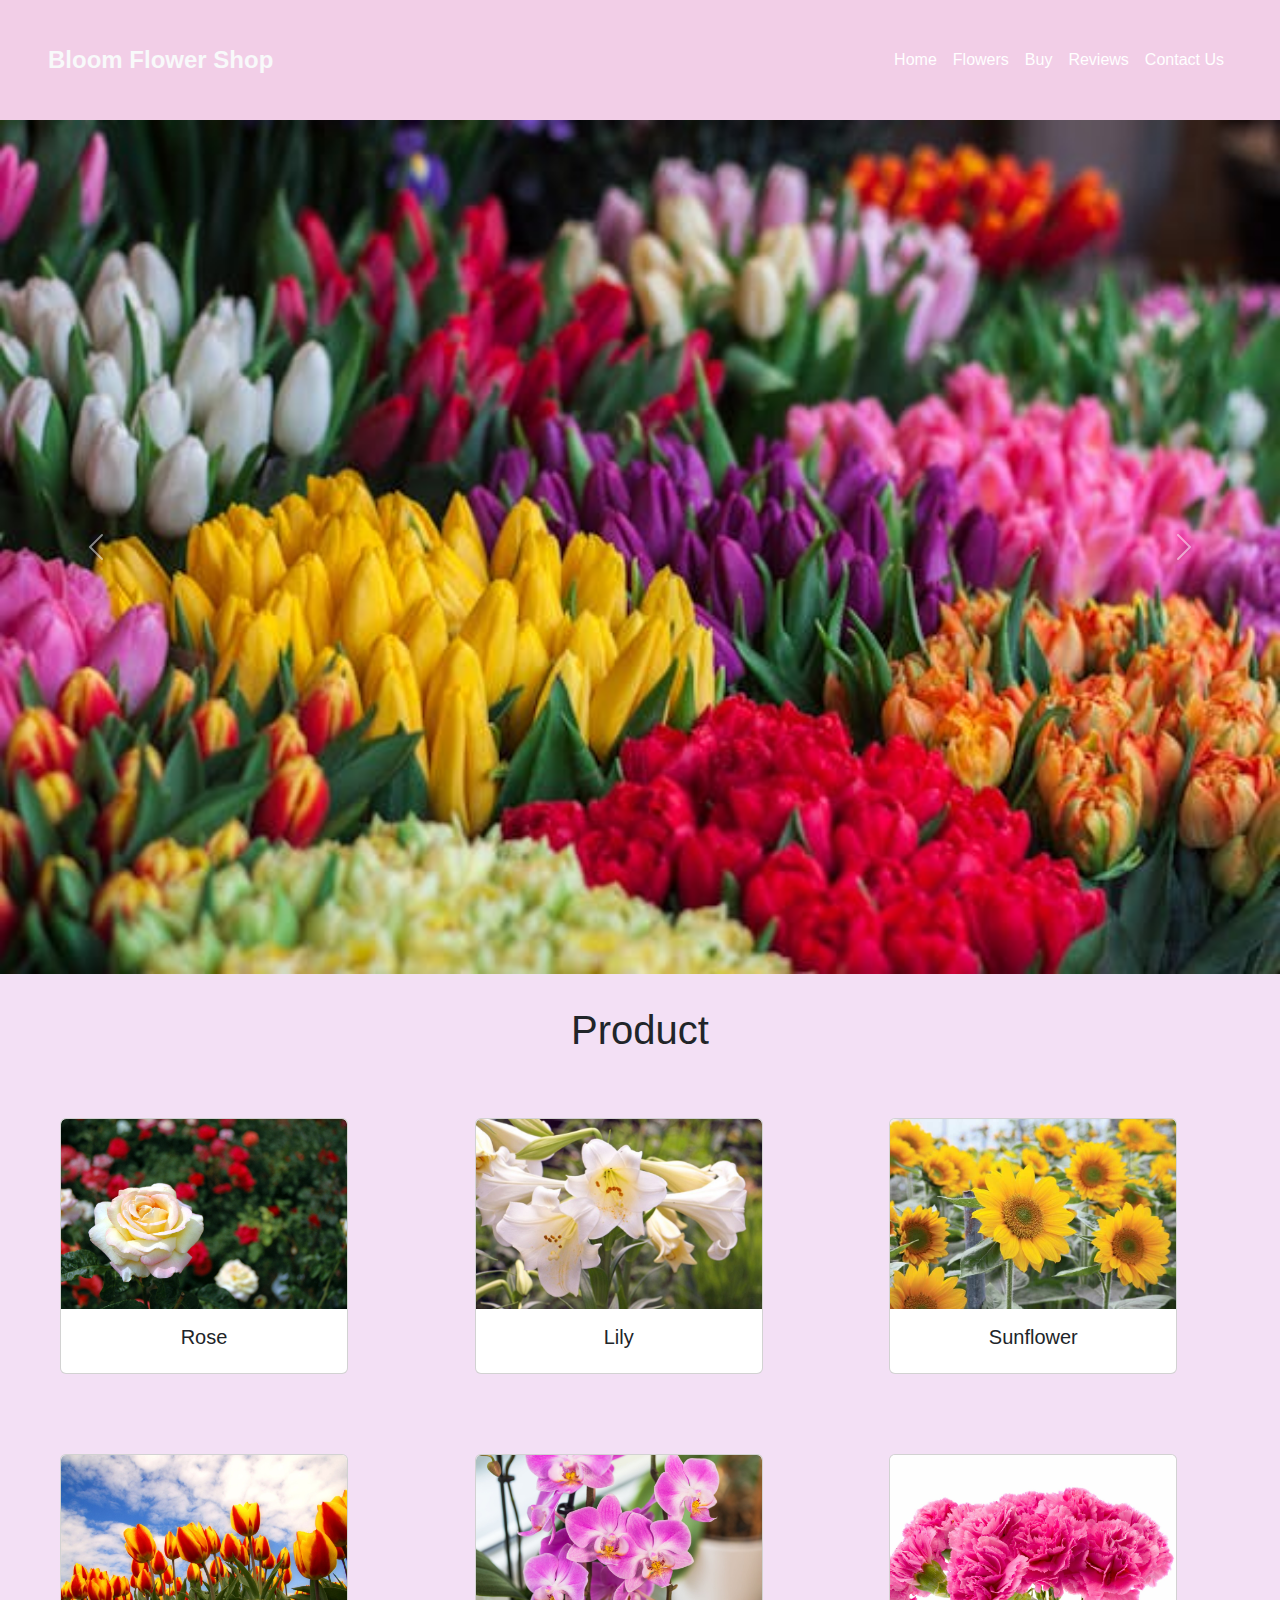
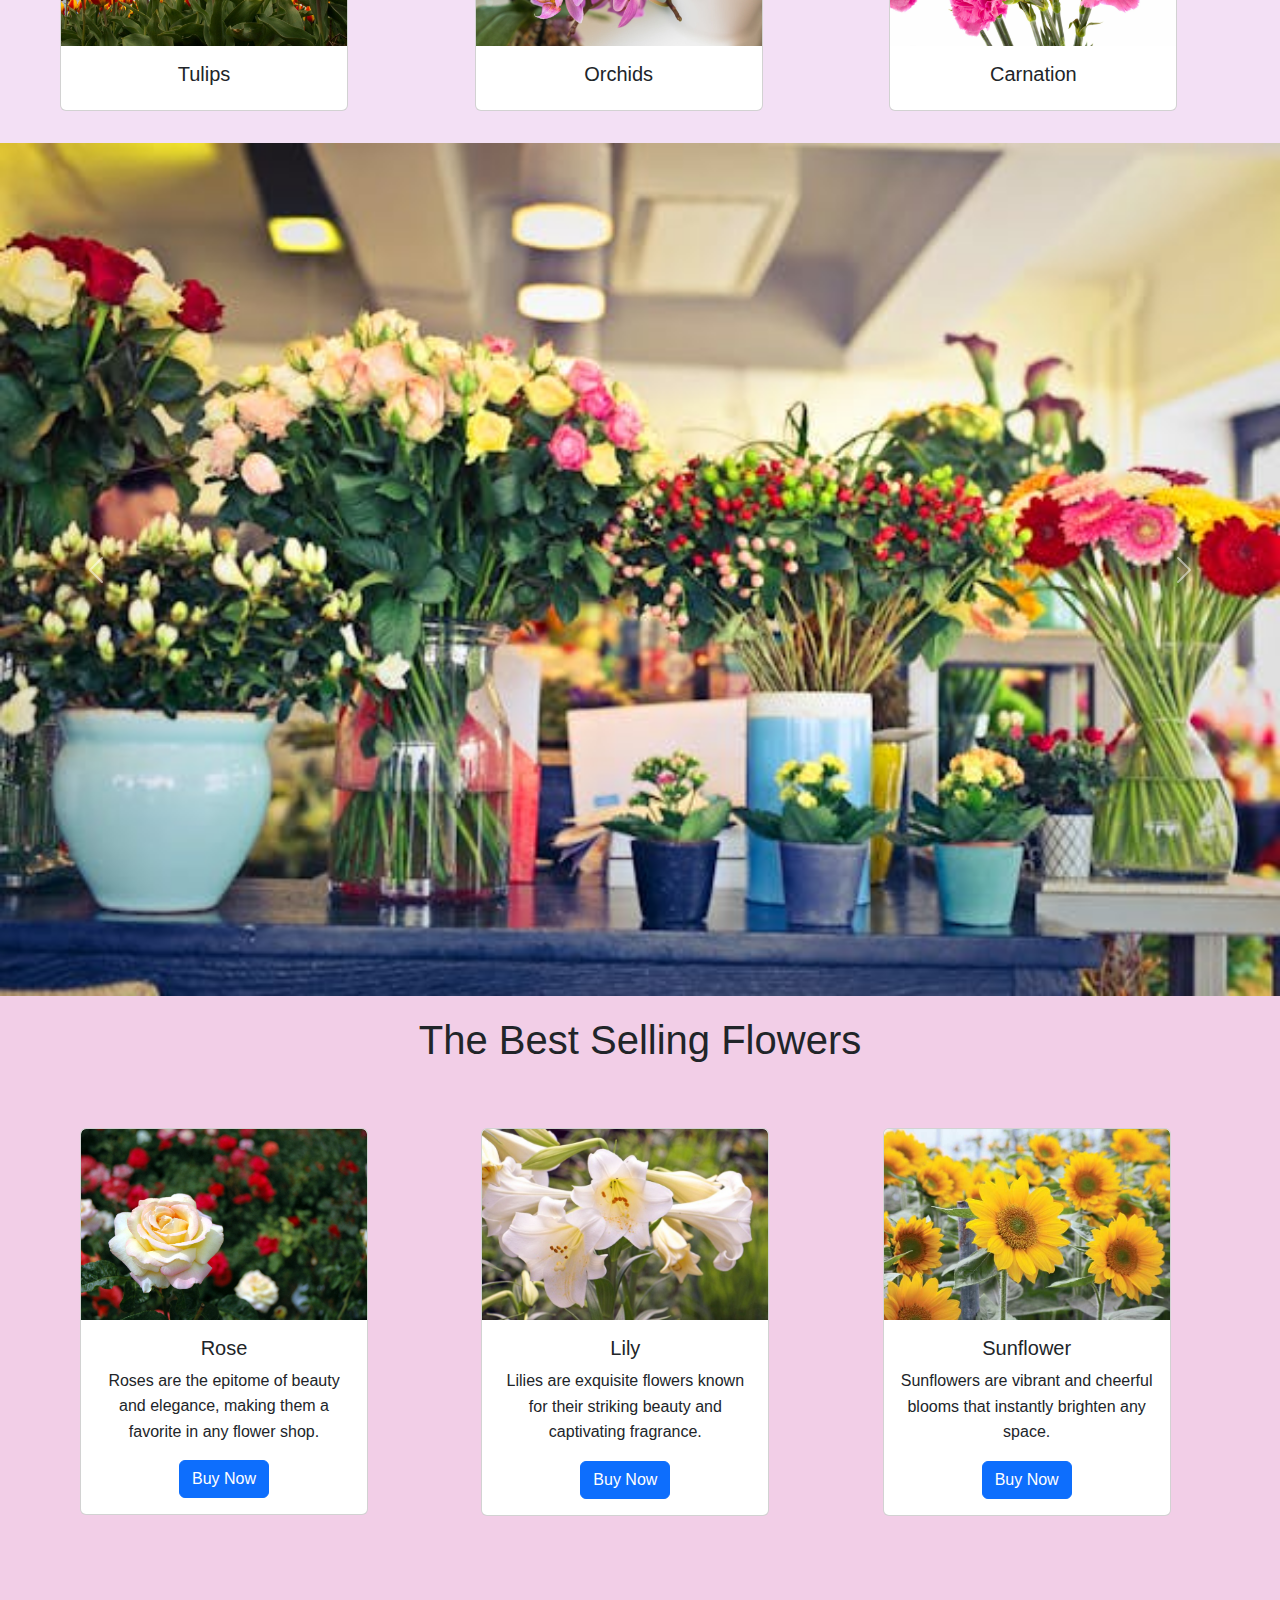
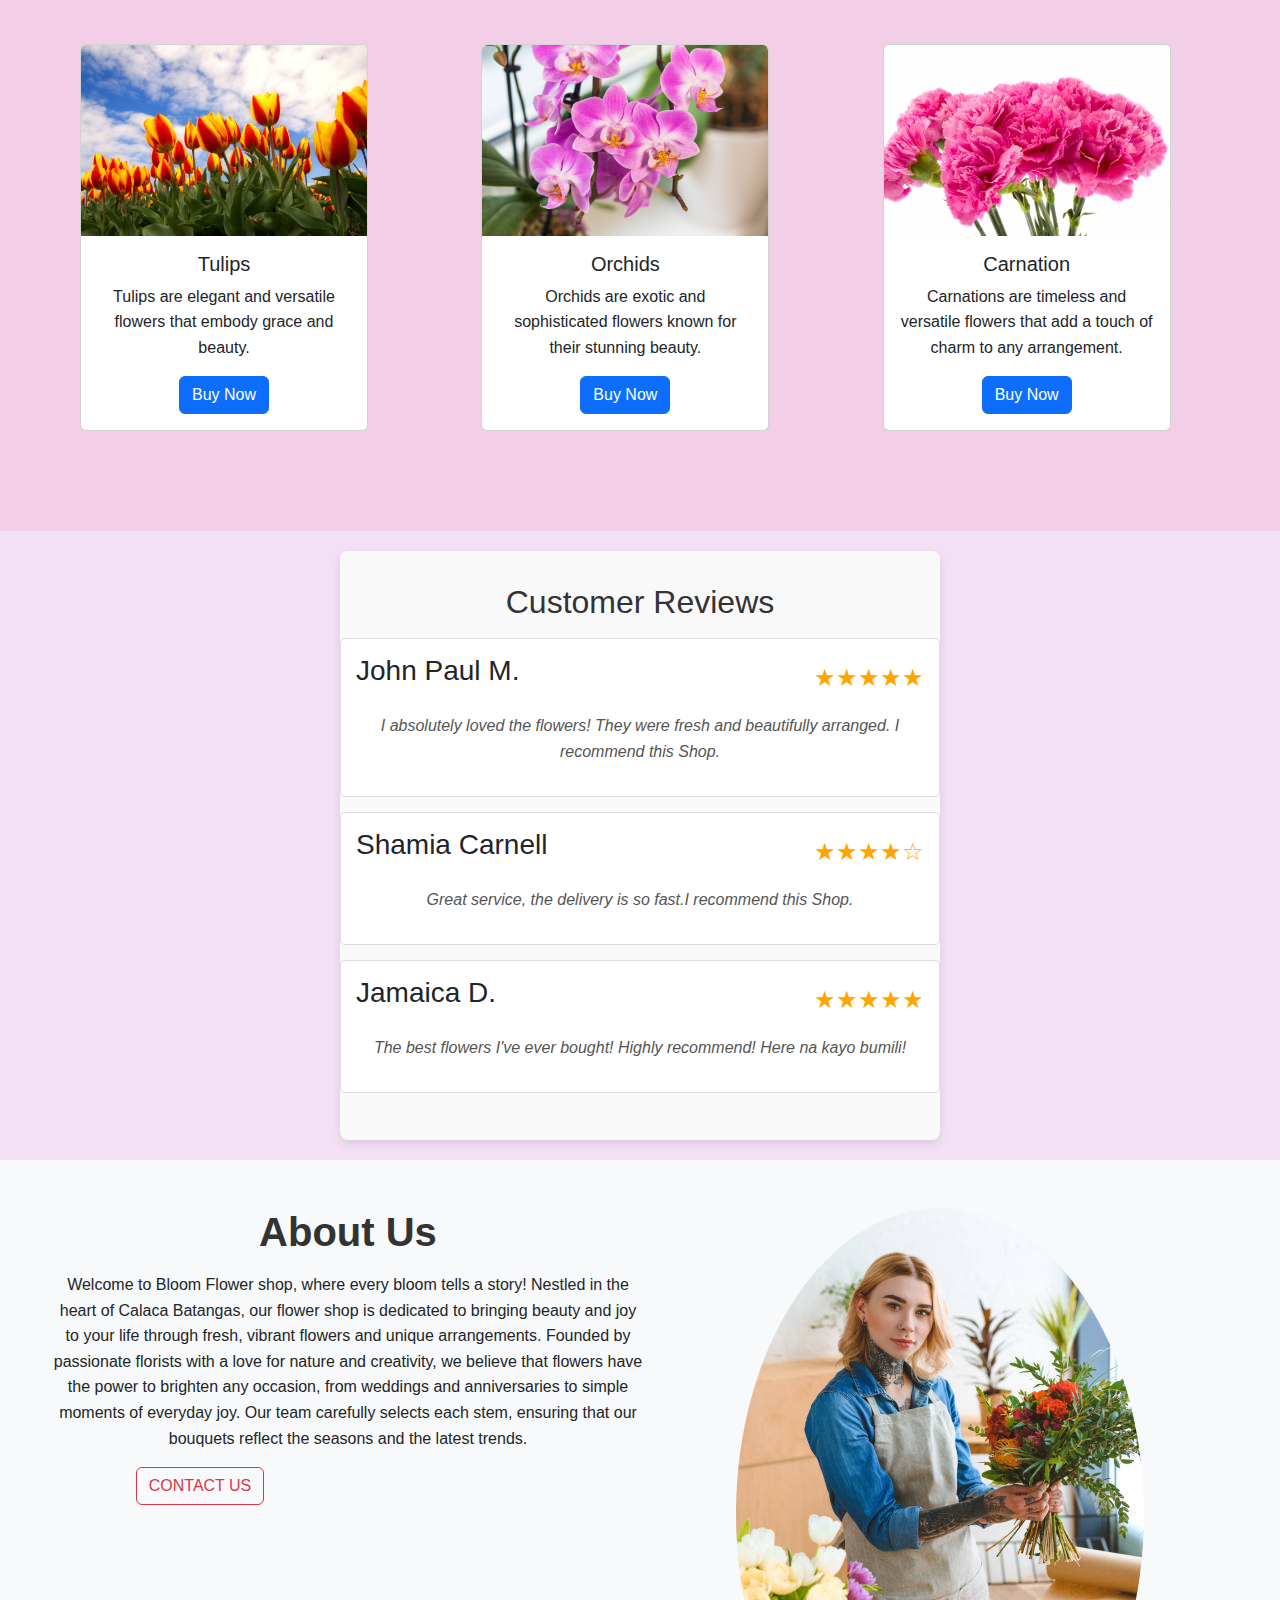
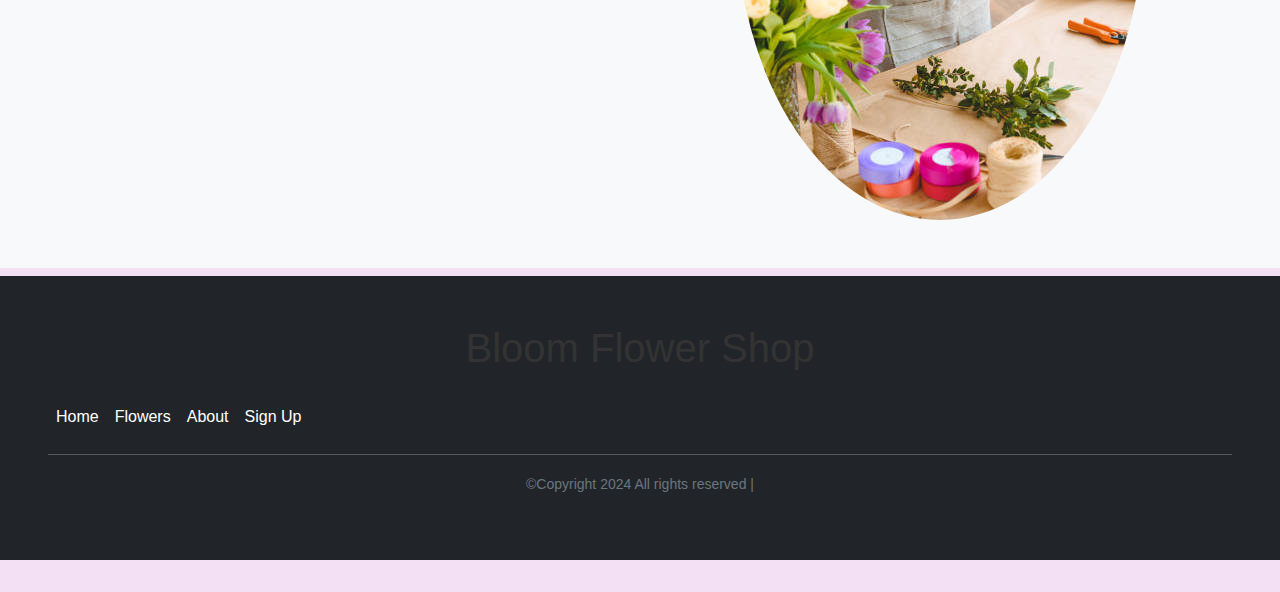
==== commit 72da4ddd: "new2 october1" ====
--- a/jem.html
+++ b/jem.html
@@ -142,71 +142,229 @@
       </section>
 
         <section id="Flower-Price">
-          <div id="Flower-name">
-            <h1>The Best Selling Flowers</h1>
-            <div class="row ms-5">
-                <div class="cols col-4 my-5">
-                    <div class="card" style="width: 18rem;">
-                        <img src="assets/Rose-image.1.jfif" class="card-img-top" alt="...">
-                        <div class="card-body">
-                            <h5 class="card-title">Rose</h5>
-                            <p class="card-text">Roses are the epitome of beauty and elegance, making them a favorite in any flower shop. </p>
-                            <a href="#"class="btn btn-primary">Buy Now</a>
-                        </div>
-                      </div>
-                    </div>
-                    <div class="cols col-4 my-5">
-                        <div class="card" style="width: 18rem;">
-                            <img src="assets/lily1.webp" class="card-img-top" alt="...">
-                            <div class="card-body">
-                                <h5 class="card-title">Lily</h5>
-                                <p class="card-text">Lilies are exquisite flowers known for their striking beauty and captivating fragrance.</p>
-                                <a href="#"class="btn btn-primary">Buy Now</a>
-                            </div>
-                          </div>
-                        </div>
-                        <div class="cols col-4 my-5">
-                            <div class="card" style="width: 18rem;">
-                                <img src="assets/sunflow2.jpg" class="card-img-top" alt="...">
-                                <div class="card-body">
-                                    <h5 class="card-title">Sunflower</h5>
-                                    <p class="card-text">Sunflowers are vibrant and cheerful blooms that instantly brighten any space.</p>
-                                    <a href="#"class="btn btn-primary">Buy Now</a>
-                                </div>
-                              </div>
-                            </div>
-                            <div class="cols col-4">
-                                <div class="card" style="width: 18rem;">
-                                    <img src="assets/tulips-image.jfif" class="card-img-top" alt="...">
-                                    <div class="card-body">
-                                        <h5 class="card-title">Tulips</h5>
-                                        <p class="card-text">Tulips are elegant and versatile flowers that embody grace and beauty.</p>
-                                        <a href="#"class="btn btn-primary">Buy Now</a>
-                                    </div>
-                                  </div>
-                                </div>
-                                <div class="cols col-4">
-                                    <div class="card" style="width: 18rem;">
-                                        <img src="assets/Orchids-image.jfif" class="card-img-top" alt="...">
-                                        <div class="card-body">
-                                            <h5 class="card-title">Orchids</h5>
-                                            <p class="card-text">This Orchids are exotic and sophisticated flowers known for their stunning beauty.</p>
-                                            <a href="#"class="btn btn-primary">Buy Now</a>
-                                        </div>
-                                      </div>
-                                    </div>
-                                    <div class="cols col-4">
-                                        <div class="card" style="width: 18rem;">
-                                            <img src="assets/carnation-image.jfif" class="card-img-top" alt="...">
-                                            <div class="card-body">
-                                                <h5 class="card-title">Carnation</h5>
-                                                <p class="card-text">Carnations are timeless and versatile flowers that add a touch of charm to any arrangement</p>
-                                                <a href="#"class="btn btn-primary">Buy Now</a>
-                                            </div>
-                                          </div>
-                                        </div>
-
-            </div>
+    <div id="Flower-name">
+        <h1>The Best Selling Flowers</h1>
+        <div class="row ms-5">
+            <!-- Rose Card -->
+            <div class="cols col-4 my-5">
+                <div class="card" style="width: 18rem;">
+                    <img src="assets/Rose-image.1.jfif" class="card-img-top" alt="...">
+                    <div class="card-body">
+                        <h5 class="card-title">Rose</h5>
+                        <p class="card-text">Roses are the epitome of beauty and elegance, making them a favorite in any flower shop.</p>
+                        <a href="#" class="btn btn-primary" data-bs-toggle="modal" data-bs-target="#roseModal">Buy Now</a>
+                    </div>
+                </div>
+            </div>
+            <!-- Lily Card -->
+            <div class="cols col-4 my-5">
+                <div class="card" style="width: 18rem;">
+                    <img src="assets/lily1.webp" class="card-img-top" alt="...">
+                    <div class="card-body">
+                        <h5 class="card-title">Lily</h5>
+                        <p class="card-text">Lilies are exquisite flowers known for their striking beauty and captivating fragrance.</p>
+                        <a href="#" class="btn btn-primary" data-bs-toggle="modal" data-bs-target="#lilyModal">Buy Now</a>
+                    </div>
+                </div>
+            </div>
+            <!-- Sunflower Card -->
+            <div class="cols col-4 my-5">
+                <div class="card" style="width: 18rem;">
+                    <img src="assets/sunflow2.jpg" class="card-img-top" alt="...">
+                    <div class="card-body">
+                        <h5 class="card-title">Sunflower</h5>
+                        <p class="card-text">Sunflowers are vibrant and cheerful blooms that instantly brighten any space.</p>
+                        <a href="#" class="btn btn-primary" data-bs-toggle="modal" data-bs-target="#sunflowerModal">Buy Now</a>
+                    </div>
+                </div>
+            </div>
+            <!-- Tulip Card -->
+            <div class="cols col-4 my-5">
+                <div class="card" style="width: 18rem;">
+                    <img src="assets/tulips-image.jfif" class="card-img-top" alt="...">
+                    <div class="card-body">
+                        <h5 class="card-title">Tulips</h5>
+                        <p class="card-text">Tulips are elegant and versatile flowers that embody grace and beauty.</p>
+                        <a href="#" class="btn btn-primary" data-bs-toggle="modal" data-bs-target="#tulipModal">Buy Now</a>
+                    </div>
+                </div>
+            </div>
+            <!-- Orchid Card -->
+            <div class="cols col-4 my-5">
+                <div class="card" style="width: 18rem;">
+                    <img src="assets/Orchids-image.jfif" class="card-img-top" alt="...">
+                    <div class="card-body">
+                        <h5 class="card-title">Orchids</h5>
+                        <p class="card-text">Orchids are exotic and sophisticated flowers known for their stunning beauty.</p>
+                        <a href="#" class="btn btn-primary" data-bs-toggle="modal" data-bs-target="#orchidModal">Buy Now</a>
+                    </div>
+                </div>
+            </div>
+            <!-- Carnation Card -->
+            <div class="cols col-4 my-5">
+                <div class="card" style="width: 18rem;">
+                    <img src="assets/carnation-image.jfif" class="card-img-top" alt="...">
+                    <div class="card-body">
+                        <h5 class="card-title">Carnation</h5>
+                        <p class="card-text">Carnations are timeless and versatile flowers that add a touch of charm to any arrangement.</p>
+                        <a href="#" class="btn btn-primary" data-bs-toggle="modal" data-bs-target="#carnationModal">Buy Now</a>
+                    </div>
+                </div>
+            </div>
+        </div>
+    </div>
+</section>
+
+<!-- Modals for each flower -->
+<!-- Rose Modal -->
+<div class="modal fade" id="roseModal" tabindex="-1" aria-labelledby="roseModalLabel" aria-hidden="true">
+    <div class="modal-dialog">
+        <div class="modal-content">
+            <div class="modal-header">
+                <h5 class="modal-title" id="roseModalLabel">Rose Purchase Details</h5>
+                <button type="button" class="btn-close" data-bs-dismiss="modal" aria-label="Close"></button>
+            </div>
+            <div class="modal-body">
+                <p><strong>Price:</strong> ₱500</p>
+                <p><strong>Payment Methods:</strong></p>
+                <ul>
+                    <li>Credit/Debit Card</li>
+                    <li>PayPal</li>
+                    <li>Cash on Delivery</li>
+                </ul>
+            </div>
+            <div class="modal-footer">
+                <button type="button" class="btn btn-secondary" data-bs-dismiss="modal">Close</button>
+                <button type="button" class="btn btn-primary">Proceed to Payment</button>
+            </div>
+        </div>
+    </div>
+</div>
+
+<!-- Lily Modal -->
+<div class="modal fade" id="lilyModal" tabindex="-1" aria-labelledby="lilyModalLabel" aria-hidden="true">
+    <div class="modal-dialog">
+        <div class="modal-content">
+            <div class="modal-header">
+                <h5 class="modal-title" id="lilyModalLabel">Lily Purchase Details</h5>
+                <button type="button" class="btn-close" data-bs-dismiss="modal" aria-label="Close"></button>
+            </div>
+            <div class="modal-body">
+                <p><strong>Price:</strong> ₱600</p>
+                <p><strong>Payment Methods:</strong></p>
+                <ul>
+                    <li>Credit/Debit Card</li>
+                    <li>PayPal</li>
+                    <li>Cash on Delivery</li>
+                </ul>
+            </div>
+            <div class="modal-footer">
+                <button type="button" class="btn btn-secondary" data-bs-dismiss="modal">Close</button>
+                <button type="button" class="btn btn-primary">Proceed to Payment</button>
+            </div>
+        </div>
+    </div>
+</div>
+
+<!-- Sunflower Modal -->
+<div class="modal fade" id="sunflowerModal" tabindex="-1" aria-labelledby="sunflowerModalLabel" aria-hidden="true">
+    <div class="modal-dialog">
+        <div class="modal-content">
+            <div class="modal-header">
+                <h5 class="modal-title" id="sunflowerModalLabel">Sunflower Purchase Details</h5>
+                <button type="button" class="btn-close" data-bs-dismiss="modal" aria-label="Close"></button>
+            </div>
+            <div class="modal-body">
+                <p><strong>Price:</strong> ₱450</p>
+                <p><strong>Payment Methods:</strong></p>
+                <ul>
+                    <li>Credit/Debit Card</li>
+                    <li>PayPal</li>
+                    <li>Cash on Delivery</li>
+                </ul>
+            </div>
+            <div class="modal-footer">
+                <button type="button" class="btn btn-secondary" data-bs-dismiss="modal">Close</button>
+                <button type="button" class="btn btn-primary">Proceed to Payment</button>
+            </div>
+        </div>
+    </div>
+</div>
+
+<!-- Tulip Modal -->
+<div class="modal fade" id="tulipModal" tabindex="-1" aria-labelledby="tulipModalLabel" aria-hidden="true">
+    <div class="modal-dialog">
+        <div class="modal-content">
+            <div class="modal-header">
+                <h5 class="modal-title" id="tulipModalLabel">Tulip Purchase Details</h5>
+                <button type="button" class="btn-close" data-bs-dismiss="modal" aria-label="Close"></button>
+            </div>
+            <div class="modal-body">
+                <p><strong>Price:</strong> ₱550</p>
+                <p><strong>Payment Methods:</strong></p>
+                <ul>
+                    <li>Credit/Debit Card</li>
+                    <li>PayPal</li>
+                    <li>Cash on Delivery</li>
+                </ul>
+            </div>
+            <div class="modal-footer">
+                <button type="button" class="btn btn-secondary" data-bs-dismiss="modal">Close</button>
+                <button type="button" class="btn btn-primary">Proceed to Payment</button>
+            </div>
+        </div>
+    </div>
+</div>
+
+<!-- Orchid Modal -->
+<div class="modal fade" id="orchidModal" tabindex="-1" aria-labelledby="orchidModalLabel" aria-hidden="true">
+  <div class="modal-dialog">
+    <div class="modal-content">
+        <div class="modal-header">
+            <h5 class="modal-title" id="tulipModalLabel">Orchids Purchase Details</h5>
+            <button type="button" class="btn-close" data-bs-dismiss="modal" aria-label="Close"></button>
+        </div>
+        <div class="modal-body">
+            <p><strong>Price:</strong> ₱650</p>
+            <p><strong>Payment Methods:</strong></p>
+            <ul>
+                <li>Credit/Debit Card</li>
+                <li>PayPal</li>
+                <li>Cash on Delivery</li>
+            </ul>
+        </div>
+        <div class="modal-footer">
+            <button type="button" class="btn btn-secondary" data-bs-dismiss="modal">Close</button>
+            <button type="button" class="btn btn-primary">Proceed to Payment</button>
+        </div>
+    </div>
+</div>
+</div>
+
+<!-- Carnation Modal -->
+<div class="modal fade" id="carnationModal" tabindex="-1" aria-labelledby="carnationModalLabel" aria-hidden="true">
+  <div class="modal-dialog">
+    <div class="modal-content">
+        <div class="modal-header">
+            <h5 class="modal-title" id="tulipModalLabel">Carnation Purchase Details</h5>
+            <button type="button" class="btn-close" data-bs-dismiss="modal" aria-label="Close"></button>
+        </div>
+        <div class="modal-body">
+            <p><strong>Price:</strong> ₱590</p>
+            <p><strong>Payment Methods:</strong></p>
+            <ul>
+                <li>Credit/Debit Card</li>
+                <li>PayPal</li>
+                <li>Cash on Delivery</li>
+            </ul>
+        </div>
+        <div class="modal-footer">
+            <button type="button" class="btn btn-secondary" data-bs-dismiss="modal">Close</button>
+            <button type="button" class="btn btn-primary">Proceed to Payment</button>
+        </div>
+    </div>
+</div>
+</div>
 
         </section>
 
@@ -244,7 +402,7 @@
 
                       Founded by passionate florists with a love for nature and creativity, we believe that flowers have the power to brighten any occasion, from weddings and anniversaries to simple moments of everyday joy. Our team carefully selects each stem, ensuring that our bouquets reflect the seasons and the latest trends.</p>
                     <div class="mt-3 d-lg-flex justify-content-center">
-                        <a href="#" class="btn btn-outline-danger">CONTACT US</a>
+                        <a href="#https://facebook.com/jemarcpascua.delarosa" class="btn btn-outline-danger">CONTACT US</a>
                         <div class="col-md-6">        
                         </div>
                     </div>
--- a/jem.css
+++ b/jem.css
@@ -264,3 +264,12 @@
     border: none;
     border-radius: 70%;
 }
+
+.card:hover {
+    transform: scale(1.05);
+    transition: transform 0.3s ease;
+}
+
+.btn-primary:hover {
+    background-color: #ff69b4;
+}
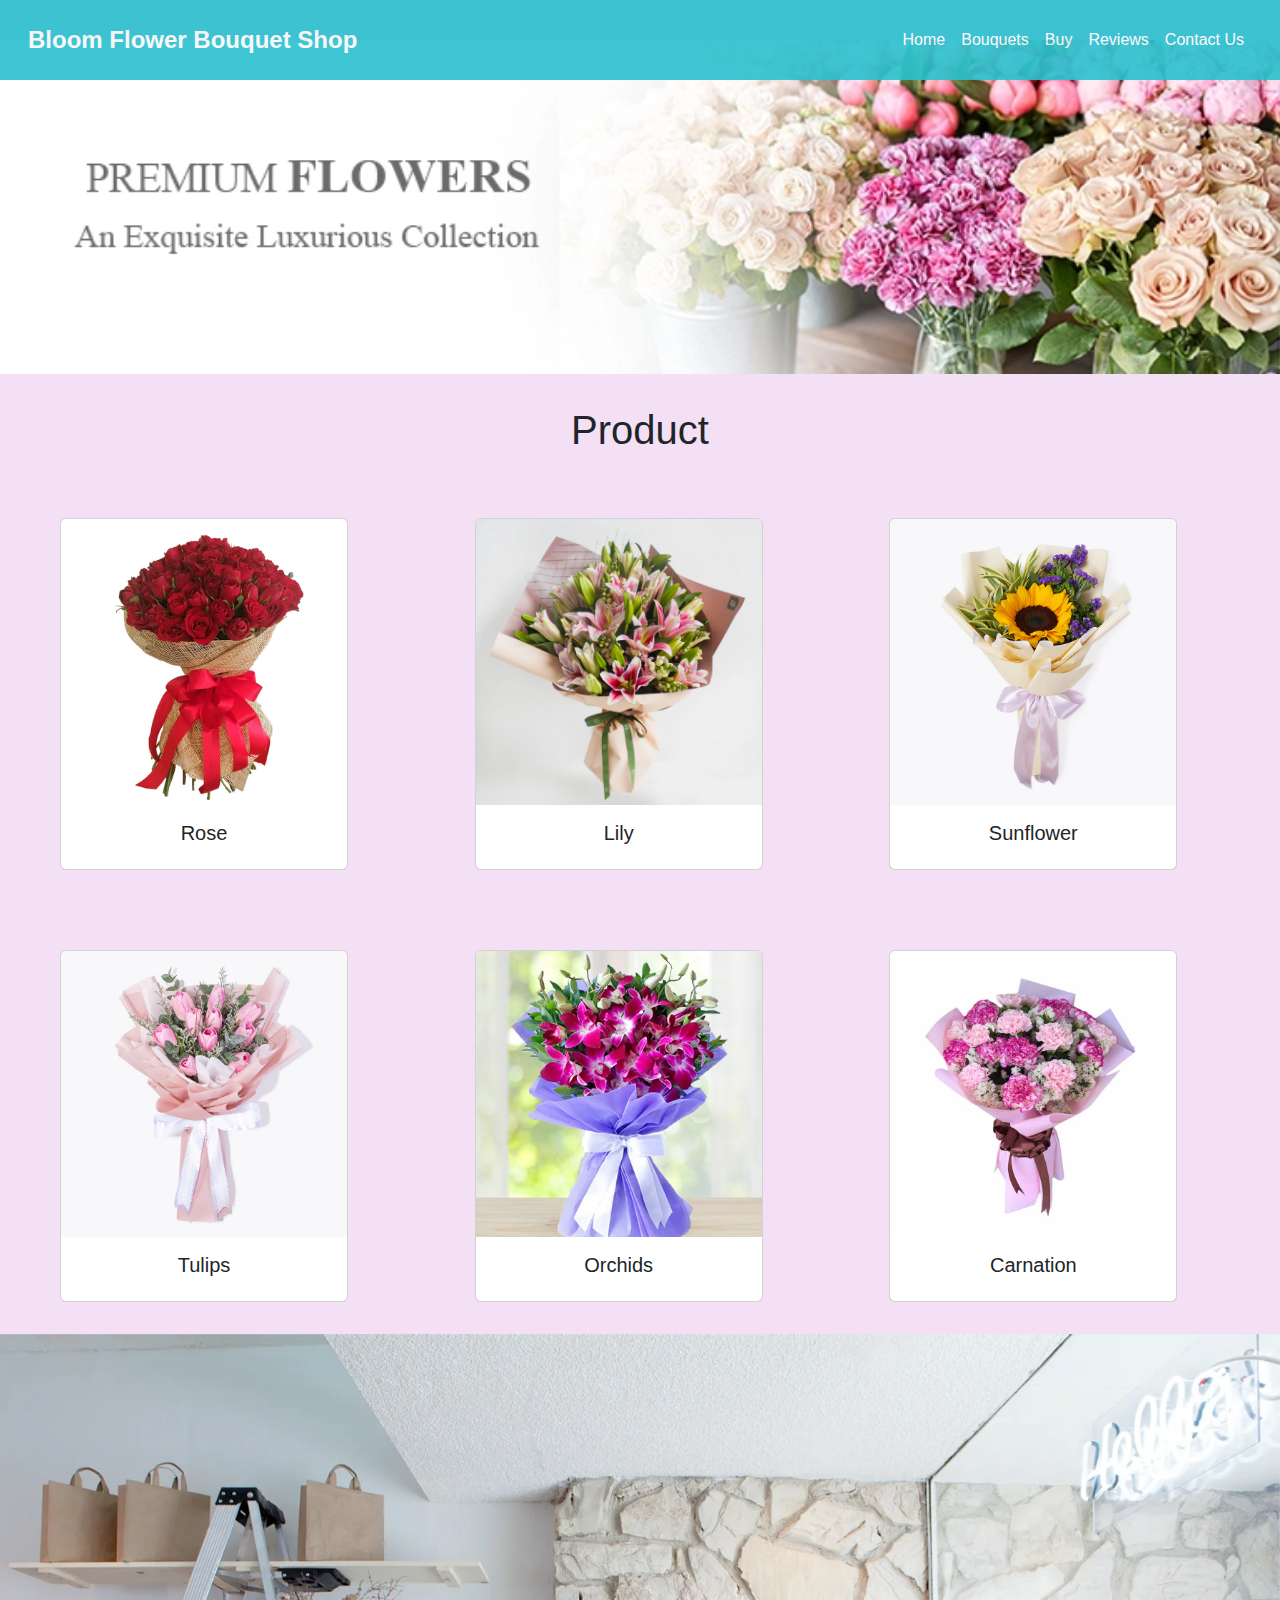
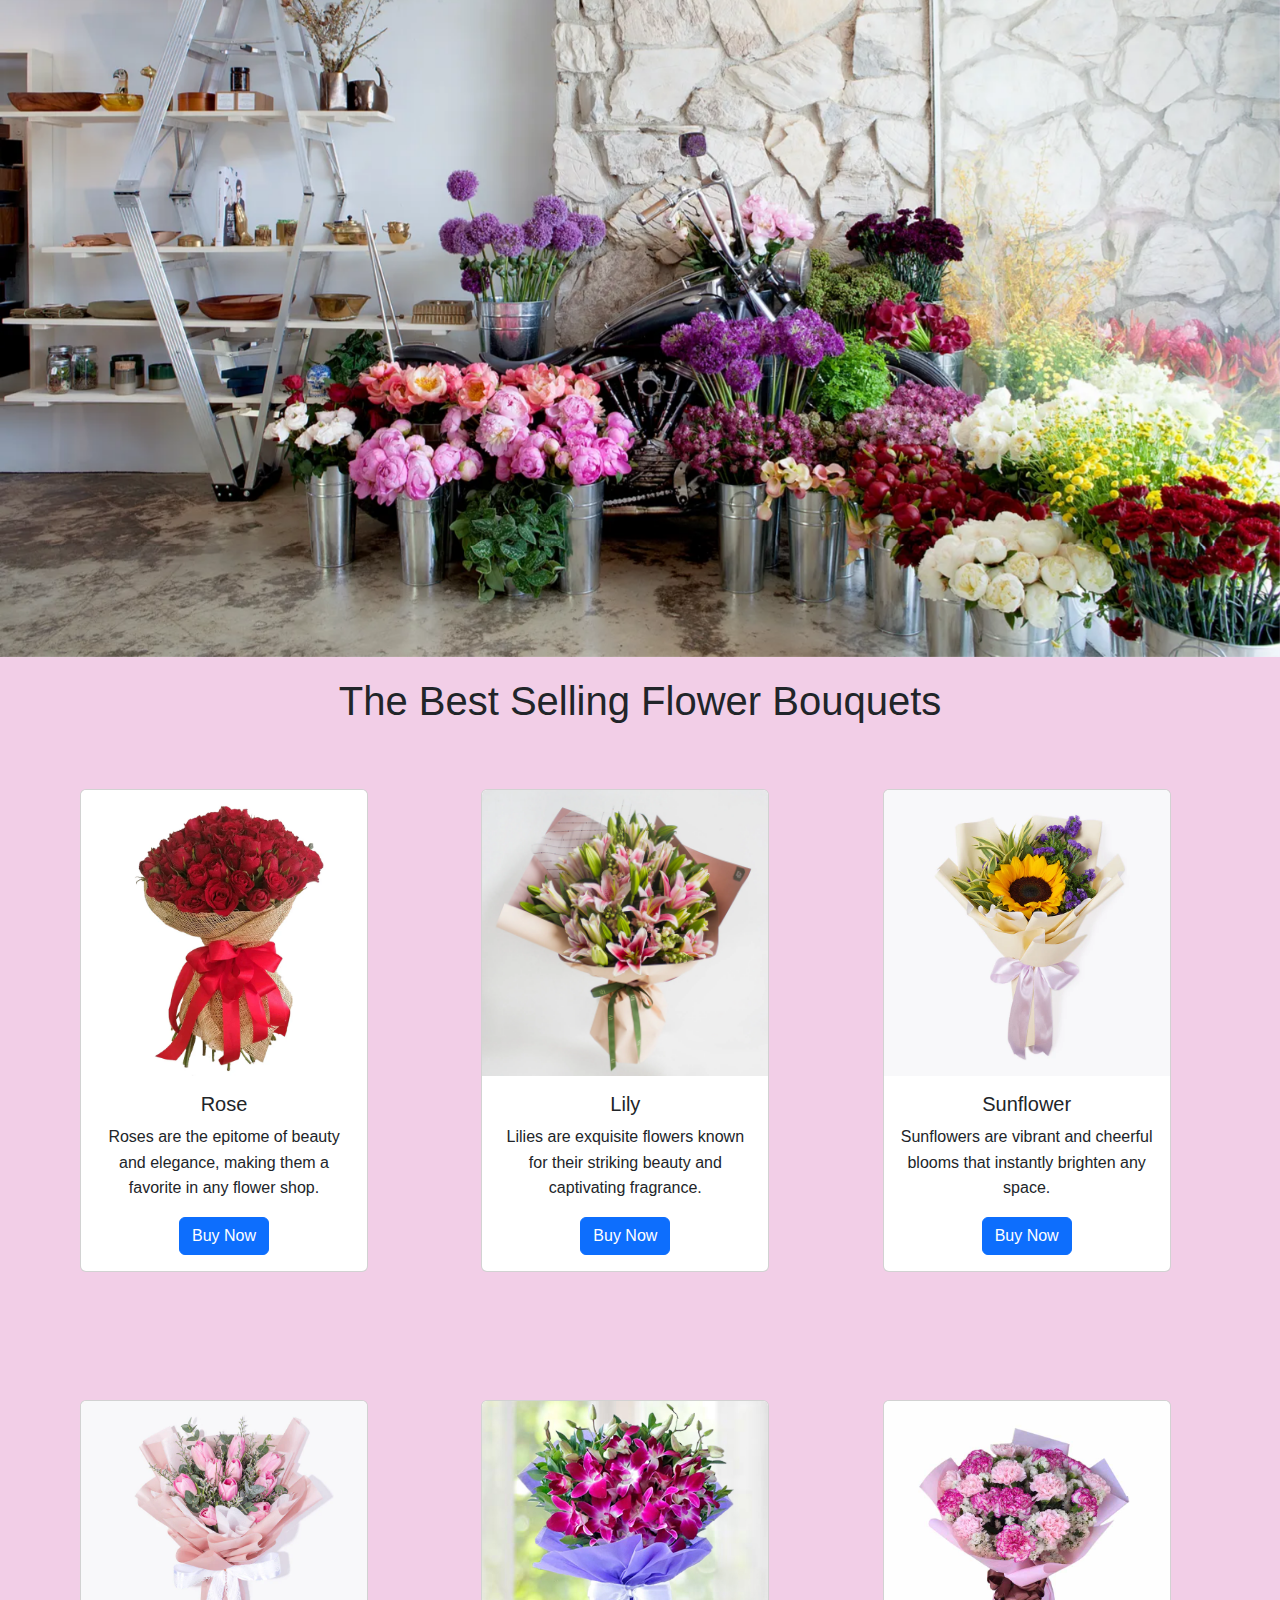
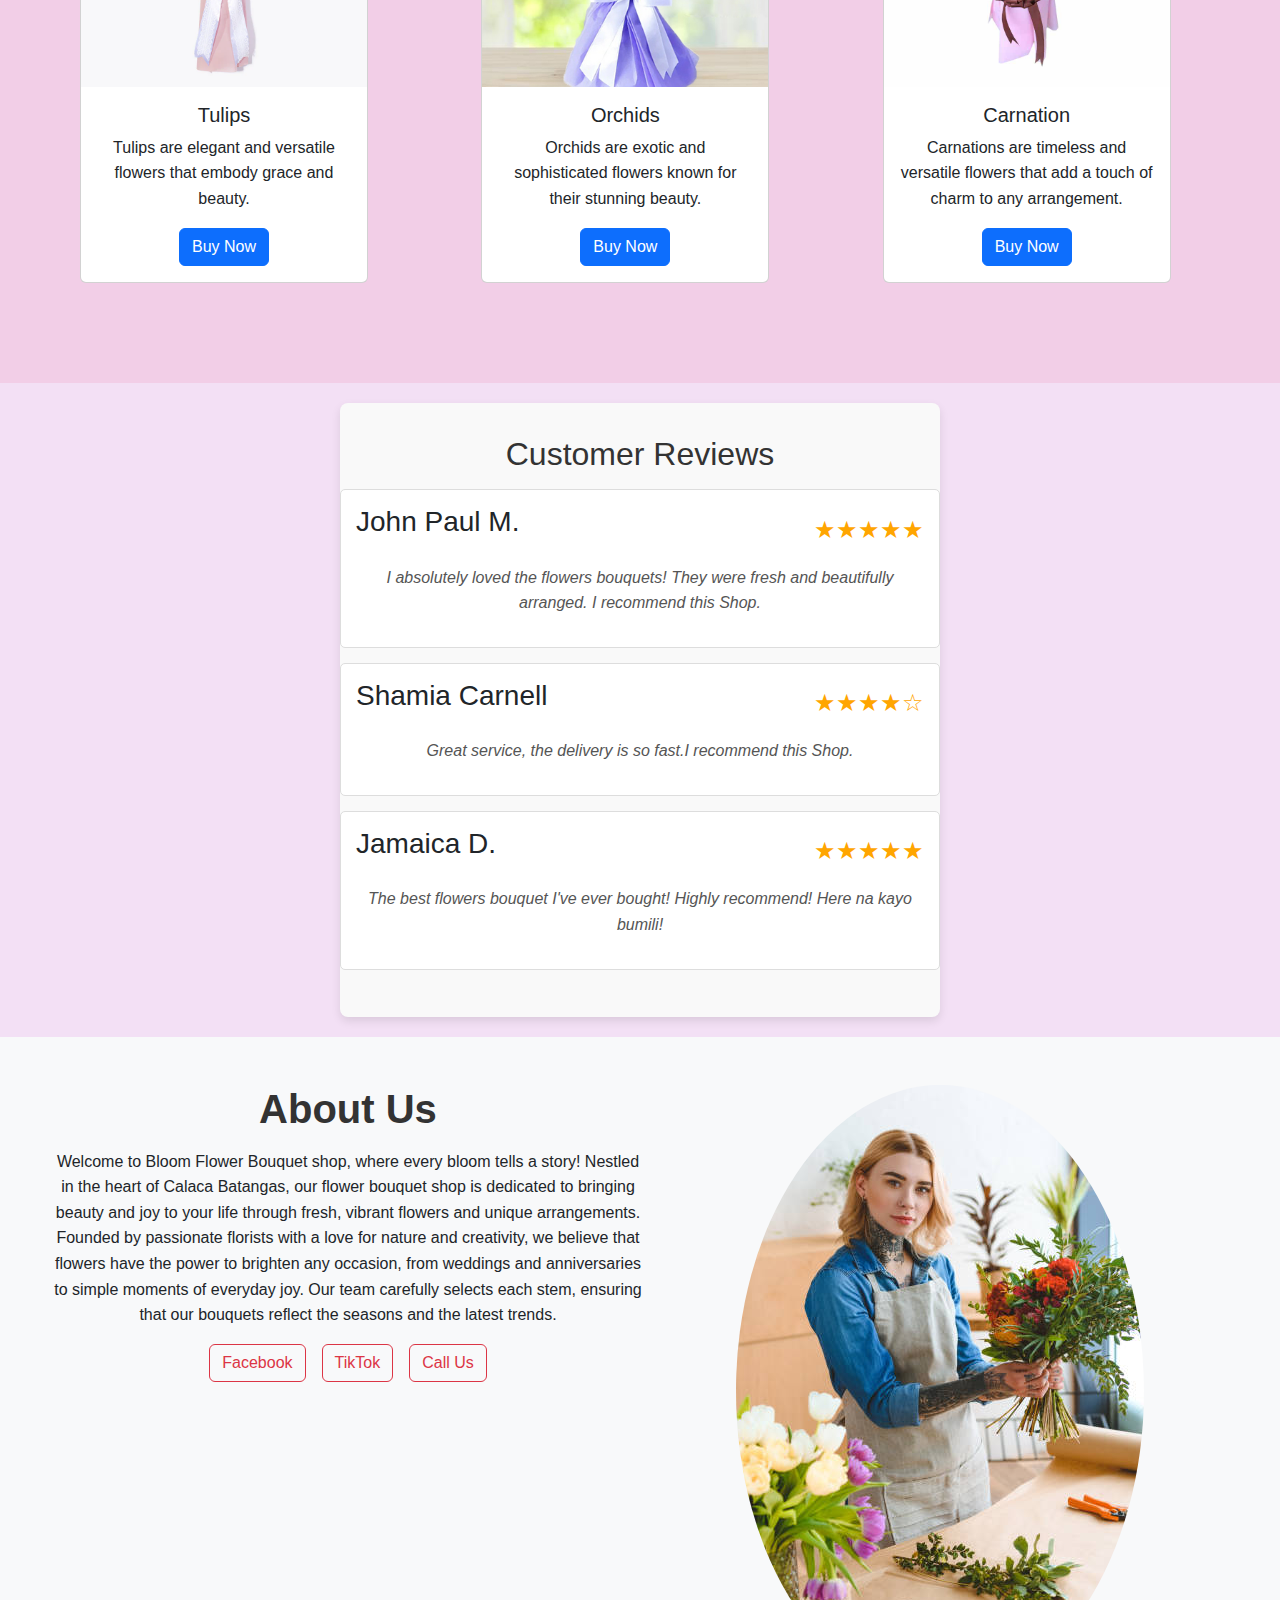
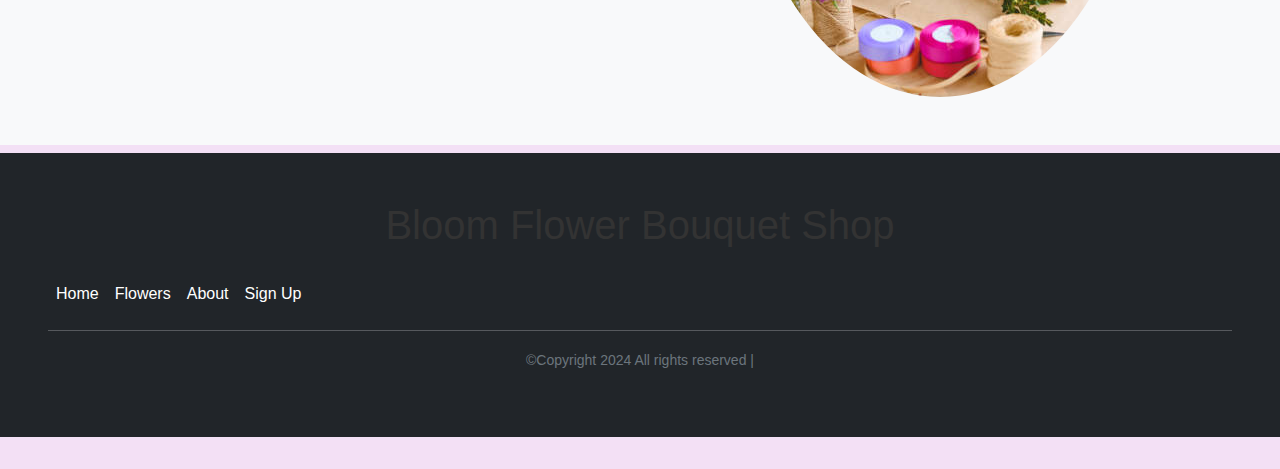
==== commit da63e5ec: "new oct6" ====
--- a/jem.html
+++ b/jem.html
@@ -8,50 +8,42 @@
 </head>
 <body>
     <header>
-        <nav class="navbar navbar-expand-lg">
+        <nav class="navbar navbar-expand-lg fixed-top navbar-bg">
             <div class="container-fluid">
-              <a class="navbar-brand text-light fw-bold" href="#">Bloom Flower Shop</a>
-              <button class="navbar-toggler" type="button" data-bs-toggle="collapse" data-bs-target="#navbarNav" aria-controls="navbarNav" aria-expanded="false" aria-label="Toggle navigation">
-                <span class="navbar-toggler-icon"></span>
-              </button>
-              <div class="collapse navbar-collapse d-flex justify-content-end" id="navbarNav">
-                <ul class="navbar-nav">
-                  <li class="nav-item">
-                    <a class="nav-link" href="#Home">Home</a>
-                  </li>
-                  <li class="nav-item"> 
-                    <a class="nav-link" href="#Flowers">Flowers</a>
-                  </li>
-                  <li class="nav-item">
-                    <a class="nav-link" href="#Flower-name">Buy</a>
-                  </li>
-                  <li class="nav-item">
-                    <a class="nav-link" href="#customer-reviews">Reviews</a>
-                  </li>
-                  <li class="nav-item">
-                    <a class="nav-link" href="#About-Us">Contact Us</a>
-                  </li>
-                  <li class="nav-item">
-                  </li>
-                </ul>
-              </div>
-            </div>
-          </nav>
+                <a class="navbar-brand text-light fw-bold" href="#">Bloom Flower Bouquet Shop</a>
+                <button class="navbar-toggler custom-toggler" type="button" data-bs-toggle="collapse" data-bs-target="#navbarNav" aria-controls="navbarNav" aria-expanded="false" aria-label="Toggle navigation">
+                    <span class="navbar-toggler-icon"></span>
+                </button>                
+                <div class="collapse navbar-collapse d-flex justify-content-end" id="navbarNav">
+                    <ul class="navbar-nav">
+                        <li class="nav-item">
+                            <a class="nav-link" href="#Home">Home</a>
+                        </li>
+                        <li class="nav-item"> 
+                            <a class="nav-link" href="#Flowers">Bouquets</a>
+                        </li>
+                        <li class="nav-item">
+                            <a class="nav-link" href="#Flower-name">Buy</a>
+                        </li>
+                        <li class="nav-item">
+                            <a class="nav-link" href="#customer-reviews">Reviews</a>
+                        </li>
+                        <li class="nav-item">
+                            <a class="nav-link" href="#About">Contact Us</a>
+                        </li>
+                    </ul>
+                </div>
+            </div>
+        </nav>
+        
     </header>
     <main>
         <section id="Home">
             <div id="carouselExampleAutoplaying" class="carousel slide" data-bs-ride="carousel">
                 <div class="carousel-inner">
                   <div class="carousel-item active" data-bs-interval="5000">
-                    <img src="assets/back27.jpeg" class="d-block w-100" alt="...">
+                    <img src="assets/backflow3.webp" class="d-block w-100" alt="...">
                   </div>
-                  <div class="carousel-item">
-                    <img src="assets/pexels-photo-back.jpeg" class="d-block w-100" alt="...">
-                  </div>
-                  <div class="carousel-item">
-                    <img src="assets/flower.jpeg" class="d-block w-100" alt="...">
-                  </div>
-                </div>
                 <button class="carousel-control-prev" type="button" data-bs-target="#carouselExampleAutoplaying" data-bs-slide="prev">
                   <span class="carousel-control-prev-icon" aria-hidden="true"></span>
                   <span class="visually-hidden">Previous</span>
@@ -69,7 +61,7 @@
             <div class="row ms-5">
                 <div class="cols col-4 my-5">
                     <div class="card" style="width: 18rem;">
-                        <img src="assets/Rose-image.1.jfif" class="card-img-top" alt="...">
+                        <img src="assets/rose.webp" class="card-img-top" alt="...">
                         <div class="card-body">
                             <h5 class="card-title">Rose</h5>
                         </div>
@@ -77,7 +69,7 @@
                     </div>
                     <div class="cols col-4 my-5">
                         <div class="card" style="width: 18rem;">
-                            <img src="assets/lily1.webp" class="card-img-top" alt="...">
+                            <img src="assets/lily.webp" class="card-img-top" alt="...">
                             <div class="card-body">
                                 <h5 class="card-title">Lily</h5>
                             </div>
@@ -85,7 +77,7 @@
                         </div>
                         <div class="cols col-4 my-5">
                             <div class="card" style="width: 18rem;">
-                                <img src="assets/sunflow2.jpg" class="card-img-top" alt="...">
+                                <img src="assets/sunflower.webp" class="card-img-top" alt="...">
                                 <div class="card-body">
                                     <h5 class="card-title">Sunflower</h5>
                                 </div>
@@ -93,7 +85,7 @@
                             </div>
                             <div class="cols col-4">
                                 <div class="card" style="width: 18rem;">
-                                    <img src="assets/tulips-image.jfif" class="card-img-top" alt="...">
+                                    <img src="assets/tulips.webp" class="card-img-top" alt="...">
                                     <div class="card-body">
                                         <h5 class="card-title">Tulips</h5>
                                     </div>
@@ -101,7 +93,7 @@
                                 </div>
                                 <div class="cols col-4">
                                     <div class="card" style="width: 18rem;">
-                                        <img src="assets/Orchids-image.jfif" class="card-img-top" alt="...">
+                                        <img src="assets/orchids.jpg" class="card-img-top" alt="...">
                                         <div class="card-body">
                                             <h5 class="card-title">Orchids</h5>
                                         </div>
@@ -109,7 +101,7 @@
                                     </div>
                                     <div class="cols col-4">
                                         <div class="card" style="width: 18rem;">
-                                            <img src="assets/carnation-image.jfif" class="card-img-top" alt="...">
+                                            <img src="assets/carnation.jpg" class="card-img-top" alt="...">
                                             <div class="card-body">
                                                 <h5 class="card-title">Carnation</h5>
                                             </div>
@@ -124,31 +116,19 @@
           <div id="carouselExampleAutoplaying" class="carousel slide" data-bs-ride="carousel">
               <div class="carousel-inner">
                 <div class="carousel-item active" data-bs-interval="5000">
-                  <img src="assets/back22.jpeg" class="d-block w-100" alt="...">
-                </div>
-                <div class="carousel-item">
-                  <img src="assets/back23.jpeg" class="d-block w-100" alt="...">
-              </div>
-              <button class="carousel-control-prev" type="button" data-bs-target="#carouselExampleAutoplaying" data-bs-slide="prev">
-                <span class="carousel-control-prev-icon" aria-hidden="true"></span>
-                <span class="visually-hidden">Previous</span>
-              </button>
-              <button class="carousel-control-next" type="button" data-bs-target="#carouselExampleAutoplaying" data-bs-slide="next">
-                <span class="carousel-control-next-icon" aria-hidden="true"></span>
-                <span class="visually-hidden">Next</span>
-              </button>
-            </div>
+                  <img src="assets/backflow.webp" class="d-block w-100" alt="...">
+                </div>
           
       </section>
 
         <section id="Flower-Price">
     <div id="Flower-name">
-        <h1>The Best Selling Flowers</h1>
+        <h1>The Best Selling Flower Bouquets</h1>
         <div class="row ms-5">
             <!-- Rose Card -->
             <div class="cols col-4 my-5">
                 <div class="card" style="width: 18rem;">
-                    <img src="assets/Rose-image.1.jfif" class="card-img-top" alt="...">
+                    <img src="assets/rose.webp" class="card-img-top" alt="...">
                     <div class="card-body">
                         <h5 class="card-title">Rose</h5>
                         <p class="card-text">Roses are the epitome of beauty and elegance, making them a favorite in any flower shop.</p>
@@ -159,7 +139,7 @@
             <!-- Lily Card -->
             <div class="cols col-4 my-5">
                 <div class="card" style="width: 18rem;">
-                    <img src="assets/lily1.webp" class="card-img-top" alt="...">
+                    <img src="assets/lily.webp" class="card-img-top" alt="...">
                     <div class="card-body">
                         <h5 class="card-title">Lily</h5>
                         <p class="card-text">Lilies are exquisite flowers known for their striking beauty and captivating fragrance.</p>
@@ -170,7 +150,7 @@
             <!-- Sunflower Card -->
             <div class="cols col-4 my-5">
                 <div class="card" style="width: 18rem;">
-                    <img src="assets/sunflow2.jpg" class="card-img-top" alt="...">
+                    <img src="assets/sunflower.webp" class="card-img-top" alt="...">
                     <div class="card-body">
                         <h5 class="card-title">Sunflower</h5>
                         <p class="card-text">Sunflowers are vibrant and cheerful blooms that instantly brighten any space.</p>
@@ -181,7 +161,7 @@
             <!-- Tulip Card -->
             <div class="cols col-4 my-5">
                 <div class="card" style="width: 18rem;">
-                    <img src="assets/tulips-image.jfif" class="card-img-top" alt="...">
+                    <img src="assets/tulips.webp" class="card-img-top" alt="...">
                     <div class="card-body">
                         <h5 class="card-title">Tulips</h5>
                         <p class="card-text">Tulips are elegant and versatile flowers that embody grace and beauty.</p>
@@ -192,7 +172,7 @@
             <!-- Orchid Card -->
             <div class="cols col-4 my-5">
                 <div class="card" style="width: 18rem;">
-                    <img src="assets/Orchids-image.jfif" class="card-img-top" alt="...">
+                    <img src="assets/orchids.jpg" class="card-img-top" alt="...">
                     <div class="card-body">
                         <h5 class="card-title">Orchids</h5>
                         <p class="card-text">Orchids are exotic and sophisticated flowers known for their stunning beauty.</p>
@@ -203,7 +183,7 @@
             <!-- Carnation Card -->
             <div class="cols col-4 my-5">
                 <div class="card" style="width: 18rem;">
-                    <img src="assets/carnation-image.jfif" class="card-img-top" alt="...">
+                    <img src="assets/carnation.jpg" class="card-img-top" alt="...">
                     <div class="card-body">
                         <h5 class="card-title">Carnation</h5>
                         <p class="card-text">Carnations are timeless and versatile flowers that add a touch of charm to any arrangement.</p>
@@ -225,21 +205,43 @@
                 <button type="button" class="btn-close" data-bs-dismiss="modal" aria-label="Close"></button>
             </div>
             <div class="modal-body">
-                <p><strong>Price:</strong> ₱500</p>
+                <img src="assets/rose.webp" alt="Tulip" class="img-fluid mb-3" />
+                <p><strong>Price:</strong> ₱1500</p>
                 <p><strong>Payment Methods:</strong></p>
                 <ul>
                     <li>Credit/Debit Card</li>
                     <li>PayPal</li>
                     <li>Cash on Delivery</li>
                 </ul>
-            </div>
-            <div class="modal-footer">
-                <button type="button" class="btn btn-secondary" data-bs-dismiss="modal">Close</button>
-                <button type="button" class="btn btn-primary">Proceed to Payment</button>
-            </div>
-        </div>
-    </div>
-</div>
+            </ul>
+            <p><strong>Rating:</strong></p>
+            <div class="star-rating">
+                <span>&#9733;</span> 
+                <span>&#9733;</span> 
+                <span>&#9733;</span> 
+                <span>&#9733;</span> 
+                <span>&#9733;</span> 
+            </div>
+            <p>5 out of 5 stars</p>
+        </div>
+        <div class="modal-footer">
+            <button type="button" class="btn btn-secondary" data-bs-dismiss="modal">Close</button>
+            <button type="button" class="btn btn-primary">Proceed to Payment</button>
+        </div>
+    </div>
+</div>
+</div>
+
+<style>
+.star-rating {
+    display: flex;
+    font-size: 24px;
+    color: gold;
+}
+.star-rating span {
+    margin-right: 5px;
+}
+</style>
 
 <!-- Lily Modal -->
 <div class="modal fade" id="lilyModal" tabindex="-1" aria-labelledby="lilyModalLabel" aria-hidden="true">
@@ -250,21 +252,43 @@
                 <button type="button" class="btn-close" data-bs-dismiss="modal" aria-label="Close"></button>
             </div>
             <div class="modal-body">
-                <p><strong>Price:</strong> ₱600</p>
+                <img src="assets/lily.webp" alt="Tulip" class="img-fluid mb-3" />
+                <p><strong>Price:</strong> ₱900</p>
                 <p><strong>Payment Methods:</strong></p>
                 <ul>
                     <li>Credit/Debit Card</li>
                     <li>PayPal</li>
                     <li>Cash on Delivery</li>
                 </ul>
-            </div>
-            <div class="modal-footer">
-                <button type="button" class="btn btn-secondary" data-bs-dismiss="modal">Close</button>
-                <button type="button" class="btn btn-primary">Proceed to Payment</button>
-            </div>
-        </div>
-    </div>
-</div>
+            </ul>
+            <p><strong>Rating:</strong></p>
+            <div class="star-rating">
+                <span>&#9733;</span> 
+                <span>&#9733;</span> 
+                <span>&#9733;</span> 
+                <span>&#9733;</span> 
+                <span>&#9733;</span> 
+            </div>
+            <p>5 out of 5 stars</p>
+        </div>
+        <div class="modal-footer">
+            <button type="button" class="btn btn-secondary" data-bs-dismiss="modal">Close</button>
+            <button type="button" class="btn btn-primary">Proceed to Payment</button>
+        </div>
+    </div>
+</div>
+</div>
+
+<style>
+.star-rating {
+    display: flex;
+    font-size: 24px;
+    color: gold;
+}
+.star-rating span {
+    margin-right: 5px;
+}
+</style>
 
 <!-- Sunflower Modal -->
 <div class="modal fade" id="sunflowerModal" tabindex="-1" aria-labelledby="sunflowerModalLabel" aria-hidden="true">
@@ -275,21 +299,43 @@
                 <button type="button" class="btn-close" data-bs-dismiss="modal" aria-label="Close"></button>
             </div>
             <div class="modal-body">
-                <p><strong>Price:</strong> ₱450</p>
+                <img src="assets/sunflower.webp" alt="Tulip" class="img-fluid mb-3" />
+                <p><strong>Price:</strong> ₱850</p>
                 <p><strong>Payment Methods:</strong></p>
                 <ul>
                     <li>Credit/Debit Card</li>
                     <li>PayPal</li>
                     <li>Cash on Delivery</li>
                 </ul>
-            </div>
-            <div class="modal-footer">
-                <button type="button" class="btn btn-secondary" data-bs-dismiss="modal">Close</button>
-                <button type="button" class="btn btn-primary">Proceed to Payment</button>
-            </div>
-        </div>
-    </div>
-</div>
+            </ul>
+            <p><strong>Rating:</strong></p>
+            <div class="star-rating">
+                <span>&#9733;</span> 
+                <span>&#9733;</span> 
+                <span>&#9733;</span> 
+                <span>&#9733;</span> 
+                <span>&#9734;</span> 
+            </div>
+            <p>4 out of 5 stars</p>
+        </div>
+        <div class="modal-footer">
+            <button type="button" class="btn btn-secondary" data-bs-dismiss="modal">Close</button>
+            <button type="button" class="btn btn-primary">Proceed to Payment</button>
+        </div>
+    </div>
+</div>
+</div>
+
+<style>
+.star-rating {
+    display: flex;
+    font-size: 24px;
+    color: gold;
+}
+.star-rating span {
+    margin-right: 5px;
+}
+</style>
 
 <!-- Tulip Modal -->
 <div class="modal fade" id="tulipModal" tabindex="-1" aria-labelledby="tulipModalLabel" aria-hidden="true">
@@ -300,13 +346,23 @@
                 <button type="button" class="btn-close" data-bs-dismiss="modal" aria-label="Close"></button>
             </div>
             <div class="modal-body">
-                <p><strong>Price:</strong> ₱550</p>
+                <img src="assets/tulips.webp" alt="Tulip" class="img-fluid mb-3" />
+                <p><strong>Price:</strong> ₱970</p>
                 <p><strong>Payment Methods:</strong></p>
                 <ul>
                     <li>Credit/Debit Card</li>
                     <li>PayPal</li>
                     <li>Cash on Delivery</li>
                 </ul>
+                <p><strong>Rating:</strong></p>
+                <div class="star-rating">
+                    <span>&#9733;</span> 
+                    <span>&#9733;</span> 
+                    <span>&#9733;</span> 
+                    <span>&#9733;</span> 
+                    <span>&#9734;</span> 
+                </div>
+                <p>4 out of 5 stars</p>
             </div>
             <div class="modal-footer">
                 <button type="button" class="btn btn-secondary" data-bs-dismiss="modal">Close</button>
@@ -315,6 +371,17 @@
         </div>
     </div>
 </div>
+
+<style>
+    .star-rating {
+        display: flex;
+        font-size: 24px;
+        color: gold;
+    }
+    .star-rating span {
+        margin-right: 5px;
+    }
+</style>
 
 <!-- Orchid Modal -->
 <div class="modal fade" id="orchidModal" tabindex="-1" aria-labelledby="orchidModalLabel" aria-hidden="true">
@@ -325,13 +392,23 @@
             <button type="button" class="btn-close" data-bs-dismiss="modal" aria-label="Close"></button>
         </div>
         <div class="modal-body">
-            <p><strong>Price:</strong> ₱650</p>
+            <img src="assets/orchids.jpg" alt="Tulip" class="img-fluid mb-3" />
+            <p><strong>Price:</strong> ₱1050</p>
             <p><strong>Payment Methods:</strong></p>
             <ul>
                 <li>Credit/Debit Card</li>
                 <li>PayPal</li>
                 <li>Cash on Delivery</li>
             </ul>
+            <p><strong>Rating:</strong></p>
+            <div class="star-rating">
+                <span>&#9733;</span> 
+                <span>&#9733;</span> 
+                <span>&#9733;</span> 
+                <span>&#9733;</span> 
+                <span>&#9734;</span> 
+            </div>
+            <p>4 out of 5 stars</p>
         </div>
         <div class="modal-footer">
             <button type="button" class="btn btn-secondary" data-bs-dismiss="modal">Close</button>
@@ -340,6 +417,17 @@
     </div>
 </div>
 </div>
+
+<style>
+.star-rating {
+    display: flex;
+    font-size: 24px;
+    color: gold;
+}
+.star-rating span {
+    margin-right: 5px;
+}
+</style>
 
 <!-- Carnation Modal -->
 <div class="modal fade" id="carnationModal" tabindex="-1" aria-labelledby="carnationModalLabel" aria-hidden="true">
@@ -350,13 +438,23 @@
             <button type="button" class="btn-close" data-bs-dismiss="modal" aria-label="Close"></button>
         </div>
         <div class="modal-body">
-            <p><strong>Price:</strong> ₱590</p>
+            <img src="assets/carnation.jpg" alt="Tulip" class="img-fluid mb-3" />
+            <p><strong>Price:</strong> ₱1090</p>
             <p><strong>Payment Methods:</strong></p>
             <ul>
                 <li>Credit/Debit Card</li>
                 <li>PayPal</li>
                 <li>Cash on Delivery</li>
             </ul>
+            <p><strong>Rating:</strong></p>
+            <div class="star-rating">
+                <span>&#9733;</span> 
+                <span>&#9733;</span> 
+                <span>&#9733;</span> 
+                <span>&#9733;</span> 
+                <span>&#9734;</span> 
+            </div>
+            <p>4 out of 5 stars</p>
         </div>
         <div class="modal-footer">
             <button type="button" class="btn btn-secondary" data-bs-dismiss="modal">Close</button>
@@ -365,6 +463,17 @@
     </div>
 </div>
 </div>
+
+<style>
+.star-rating {
+    display: flex;
+    font-size: 24px;
+    color: gold;
+}
+.star-rating span {
+    margin-right: 5px;
+}
+</style>
 
         </section>
 
@@ -375,7 +484,7 @@
                   <h3>John Paul M.</h3>
                   <span class="rating">★★★★★</span>
               </div>
-              <p class="review-text">I absolutely loved the flowers! They were fresh and beautifully arranged. I recommend this Shop.</p>
+              <p class="review-text">I absolutely loved the flowers bouquets! They were fresh and beautifully arranged. I recommend this Shop.</p>
           </div>
           <div class="review">
               <div class="review-header">
@@ -389,32 +498,34 @@
                   <h3>Jamaica D.</h3>
                   <span class="rating">★★★★★</span>
               </div>
-              <p class="review-text">The best flowers I've ever bought! Highly recommend! Here na kayo bumili!</p>
+              <p class="review-text">The best flowers bouquet I've ever bought! Highly recommend! Here na kayo bumili!</p>
           </div>
       </section>
       
 
-        <section id="About" class="p-5 my-2 bg-light" >
-            <div class="d-flex justify-content-between">
-                <div class="mx-1 w-50">
-                    <h2 class="display-6 fw-semibold">About Us</h2>
-                    <p class="fw-light">Welcome to Bloom Flower shop, where every bloom tells a story! Nestled in the heart of Calaca Batangas, our flower shop is dedicated to bringing beauty and joy to your life through fresh, vibrant flowers and unique arrangements.
-
-                      Founded by passionate florists with a love for nature and creativity, we believe that flowers have the power to brighten any occasion, from weddings and anniversaries to simple moments of everyday joy. Our team carefully selects each stem, ensuring that our bouquets reflect the seasons and the latest trends.</p>
-                    <div class="mt-3 d-lg-flex justify-content-center">
-                        <a href="#https://facebook.com/jemarcpascua.delarosa" class="btn btn-outline-danger">CONTACT US</a>
-                        <div class="col-md-6">        
-                        </div>
-                    </div>
-                  </div>
-                  <img src="assets/about1.jpg" class="image22 mx-auto d-block" alt="...">
-                </div>
-        </section>
+      <section id="About" class="p-5 my-2 bg-light">
+        <div class="d-flex justify-content-between">
+            <div class="mx-1 w-50">
+                <h2 class="display-6 fw-semibold">About Us</h2>
+                <p class="fw-light">
+                    Welcome to Bloom Flower Bouquet shop, where every bloom tells a story! Nestled in the heart of Calaca Batangas, our flower bouquet shop is dedicated to bringing beauty and joy to your life through fresh, vibrant flowers and unique arrangements.
+                    Founded by passionate florists with a love for nature and creativity, we believe that flowers have the power to brighten any occasion, from weddings and anniversaries to simple moments of everyday joy. Our team carefully selects each stem, ensuring that our bouquets reflect the seasons and the latest trends.
+                </p>
+                <div class="mt-3 d-lg-flex justify-content-center">
+                    <a href="https://facebook.com/jemarcpascua.delarosa" class="btn btn-outline-danger mx-2">Facebook</a>
+                    <a href="https://tiktok.com/@cramej27" class="btn btn-outline-danger mx-2">TikTok</a>
+                    <a href="tel:+9317962098" class="btn btn-outline-danger mx-2">Call Us</a>
+                </div>
+            </div>
+            <img src="assets/about1.jpg" class="image22 mx-auto d-block" alt="About Bloom Flower Shop">
+        </div>
+    </section>
+    
 
         
 
         <footer class="bg-dark text-light p-5 text-center">
-            <h2 class="display-6 fw-light mb-4">Bloom Flower Shop</h2>
+            <h2 class="display-6 fw-light mb-4">Bloom Flower Bouquet Shop</h2>
             <ul class="nav jutify-content-center">
                 <li class="nav-item">
                     <a class="nav-link text -light fw-light" aria-current="page" href="#Home">Home</a>
@@ -423,7 +534,7 @@
                     <a class="nav-link text -light fw-light" aria-current="page" href="#Flowers">Flowers</a> 
                 </li>
                 <li class="nav-item">
-                    <a class="nav-link text -light fw-light" aria-current="page" href="#About-Us">About</a>
+                    <a class="nav-link text -light fw-light" aria-current="page" href="#About">About</a>
                 </li>
                 <li class="nav-item">
                     <a class="nav-link text -light fw-light" aria-current="page" href="#">Sign Up</a>
--- a/jem.css
+++ b/jem.css
@@ -6,6 +6,11 @@
     color: #f2cee7; 
     background-color: #f2cee7;
     padding: 20px;   
+}
+
+.navbar-bg {
+    background-color: #2ac1cf;
+    opacity: 0.9;
 }
 
 
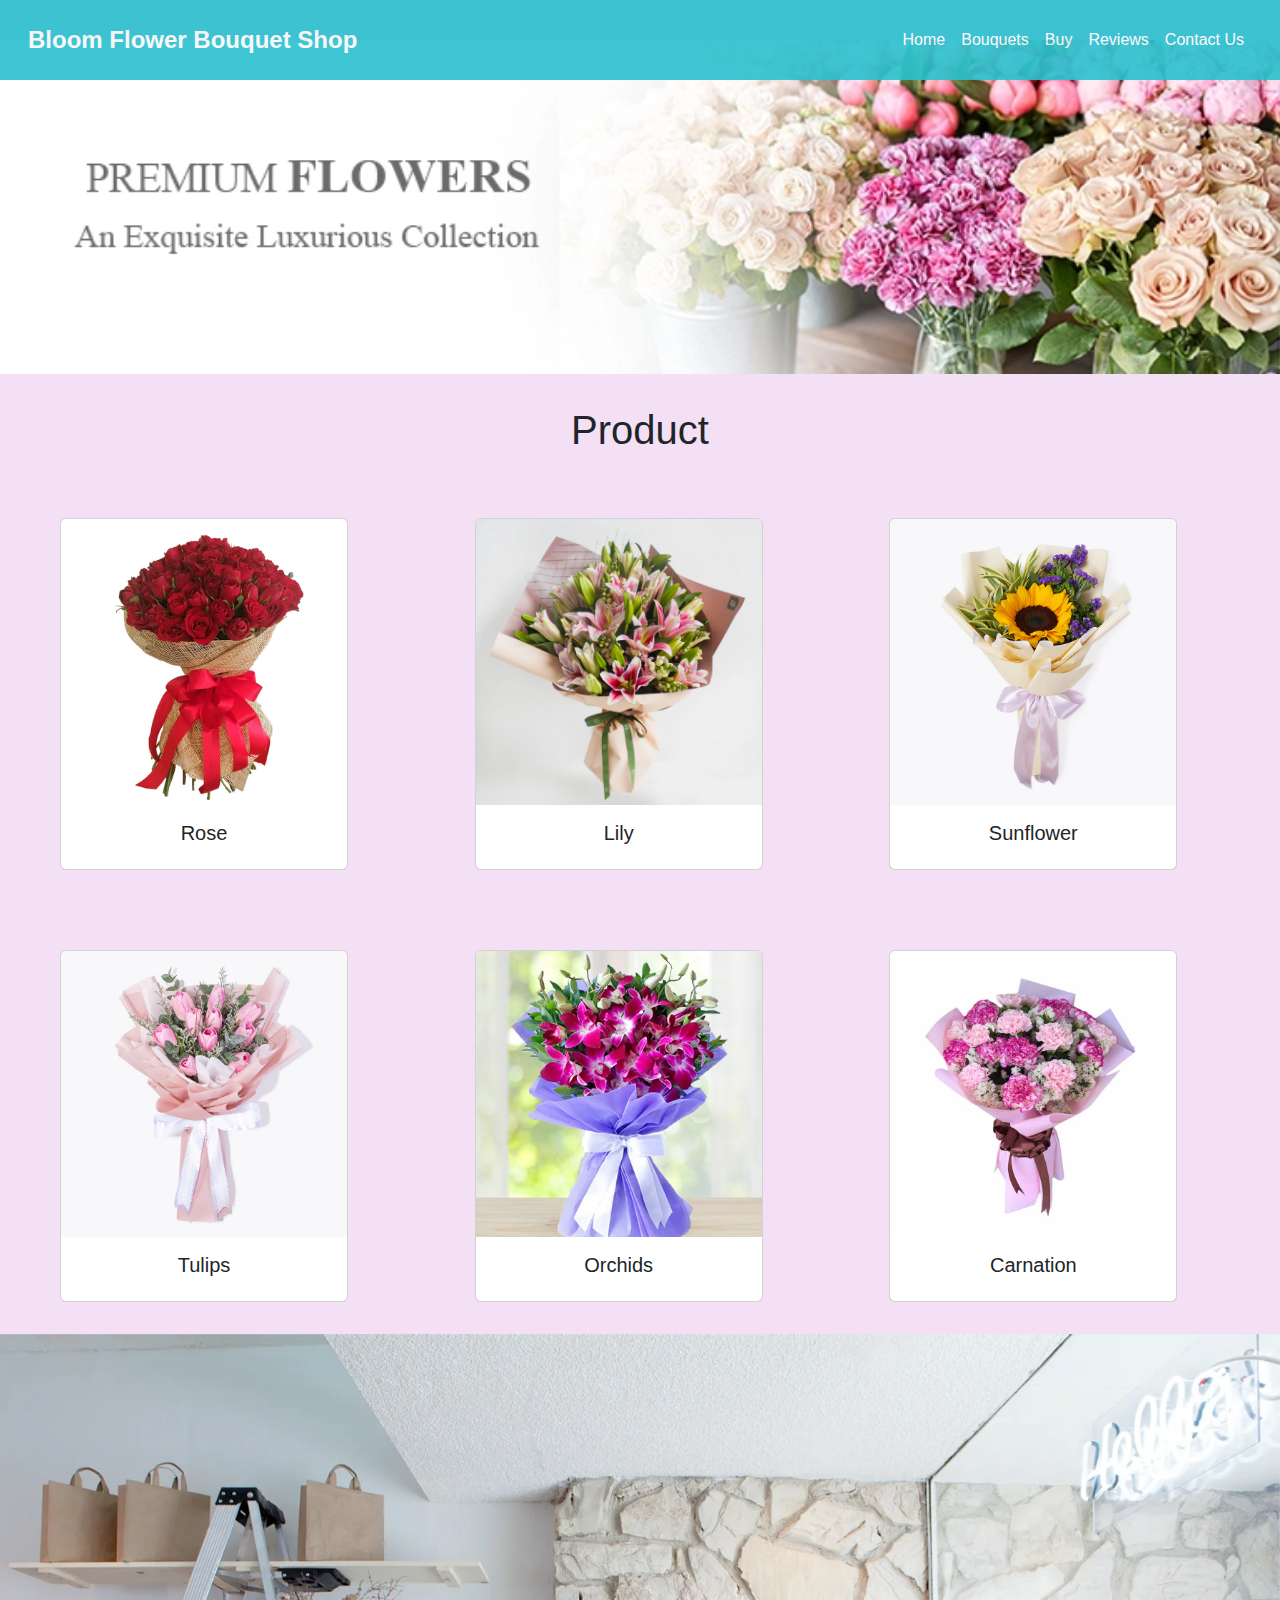
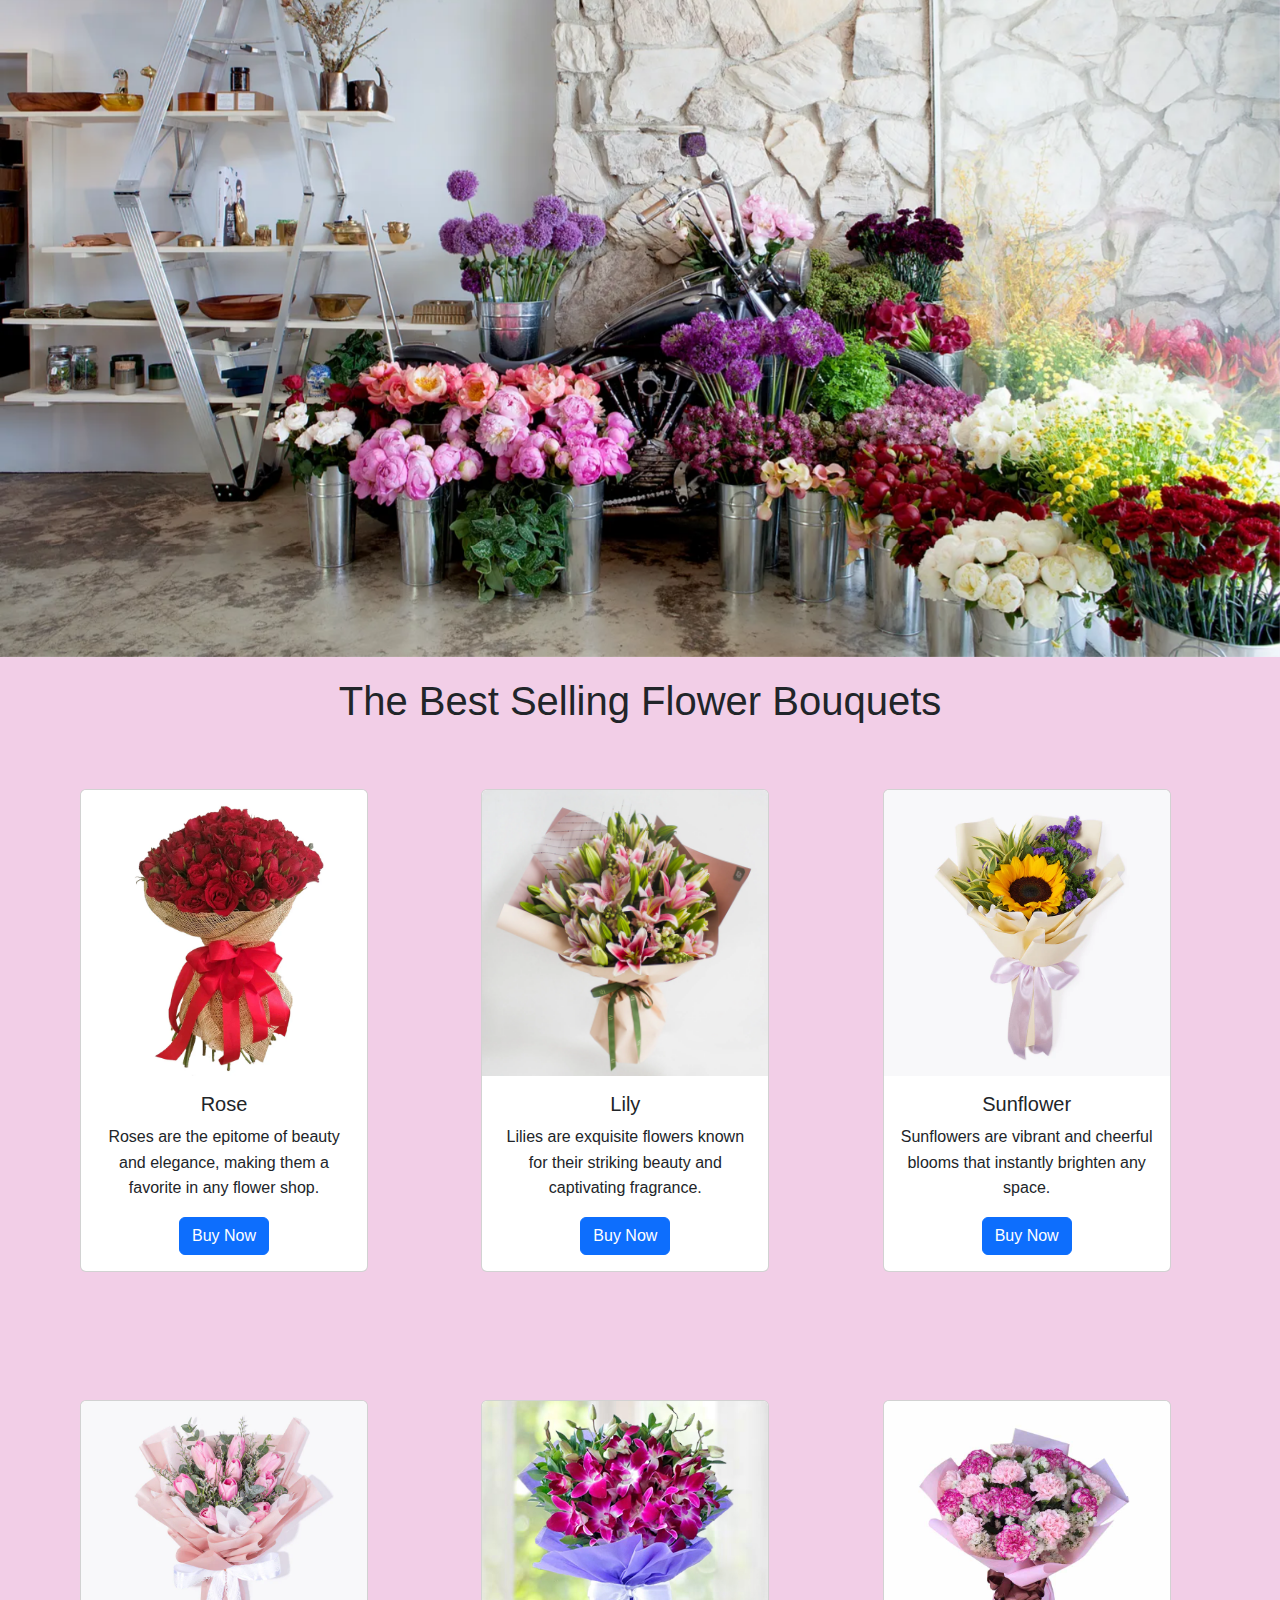
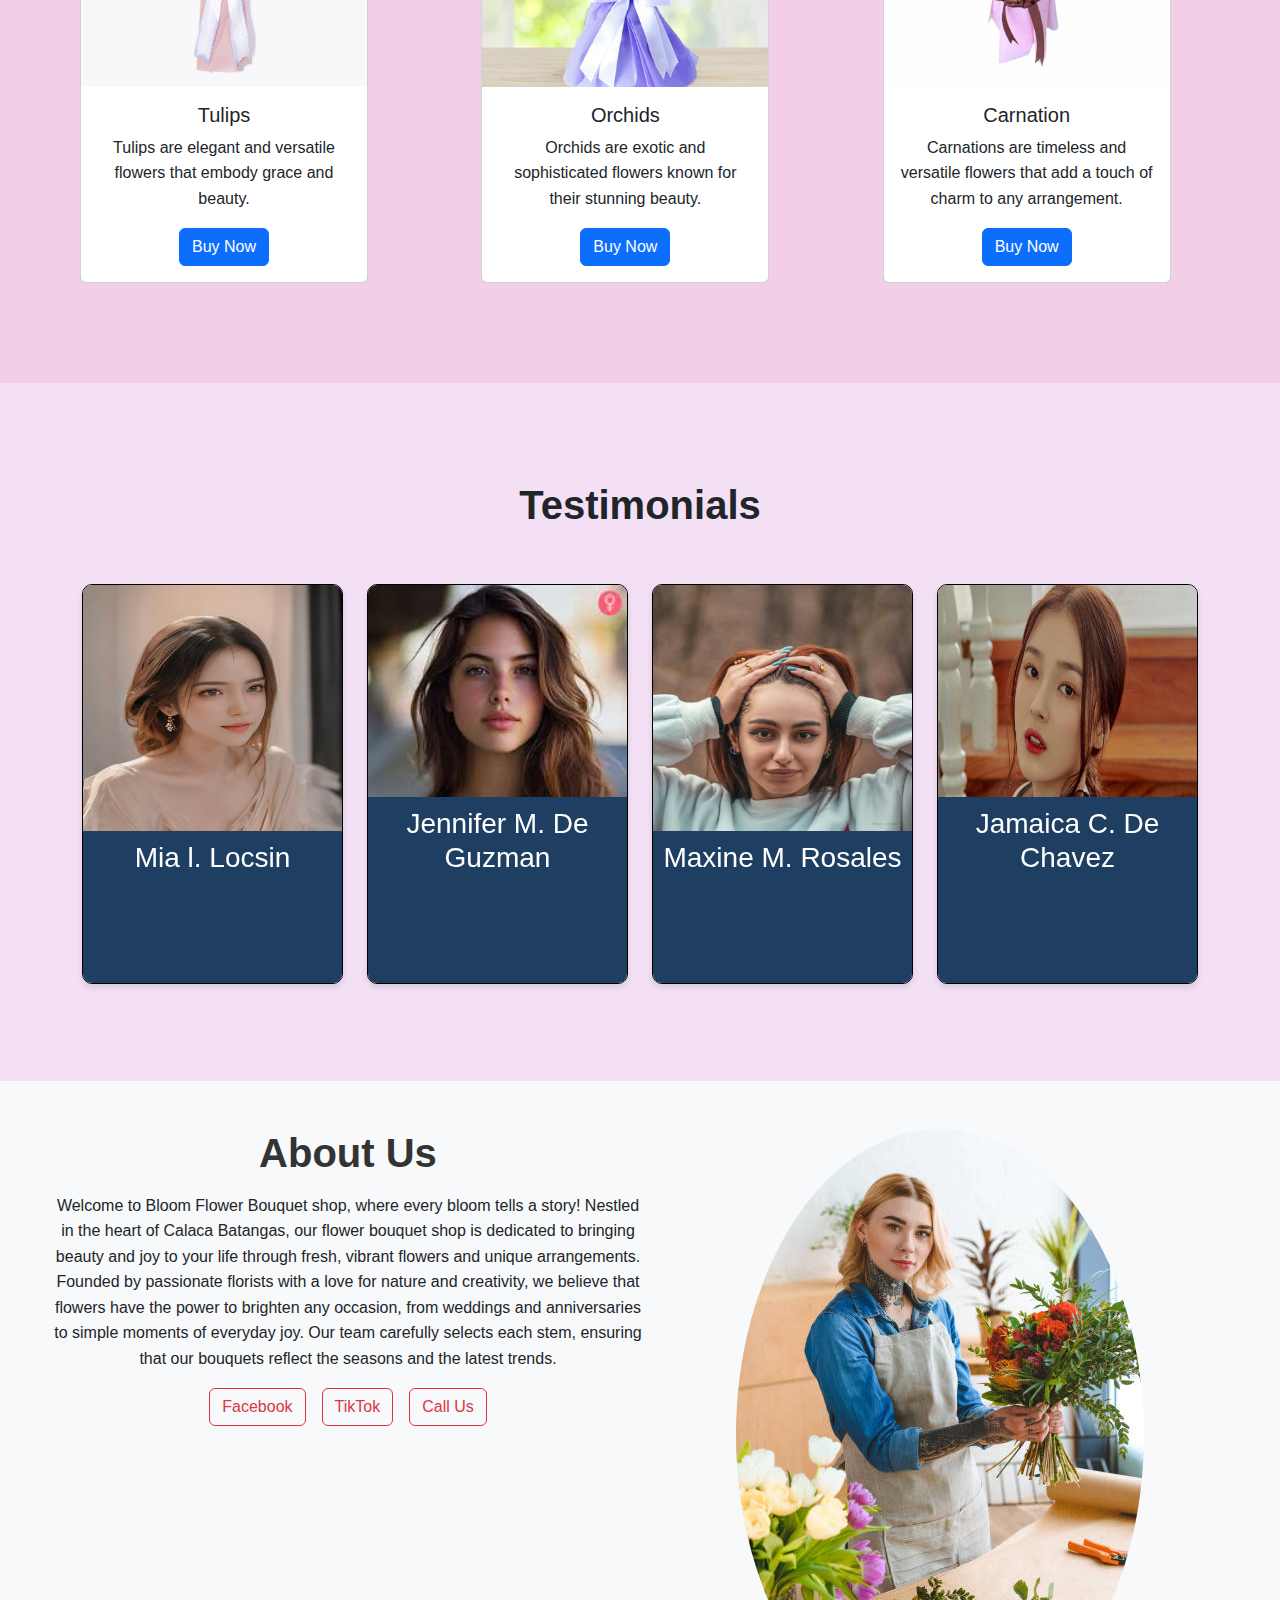
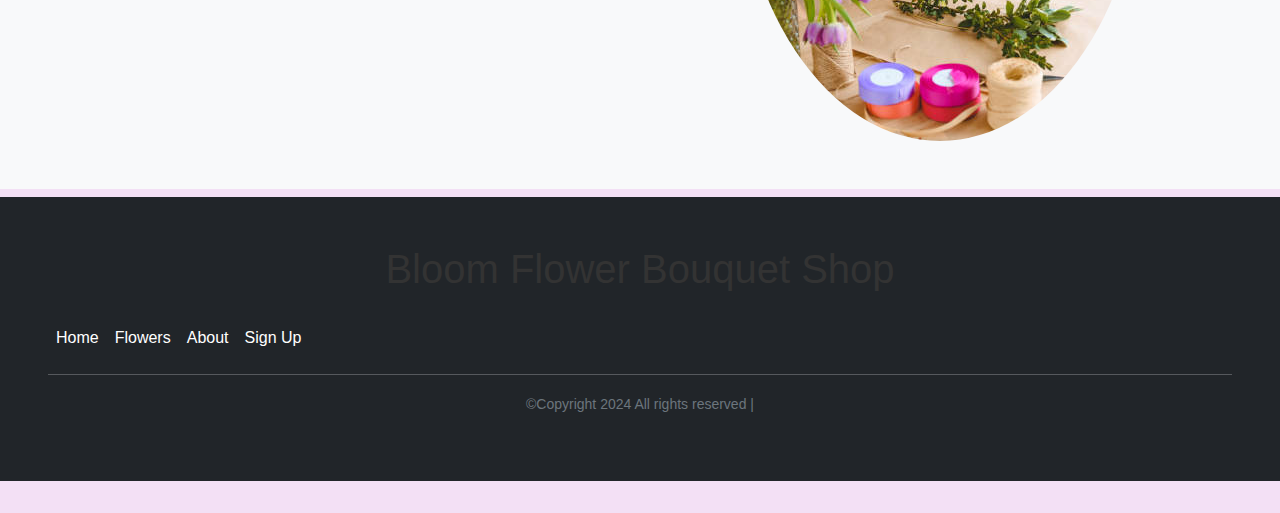
==== commit ea7f81f6: "new oct6" ====
--- a/jem.html
+++ b/jem.html
@@ -26,7 +26,7 @@
                             <a class="nav-link" href="#Flower-name">Buy</a>
                         </li>
                         <li class="nav-item">
-                            <a class="nav-link" href="#customer-reviews">Reviews</a>
+                            <a class="nav-link" href="#testimonials">Reviews</a>
                         </li>
                         <li class="nav-item">
                             <a class="nav-link" href="#About">Contact Us</a>
@@ -477,30 +477,129 @@
 
         </section>
 
-        <section id="customer-reviews">
-          <h2>Customer Reviews</h2>
-          <div class="review">
-              <div class="review-header">
-                  <h3>John Paul M.</h3>
-                  <span class="rating">★★★★★</span>
+        <section id="testimonials" class="container">
+            <div class="row d-flex justify-content-center">
+              <div class="col-md-10 col-xl-8 text-center">
+                <h1 class="mb-4 pb-3 pt-5">Testimonials</h1>
               </div>
-              <p class="review-text">I absolutely loved the flowers bouquets! They were fresh and beautifully arranged. I recommend this Shop.</p>
-          </div>
-          <div class="review">
-              <div class="review-header">
-                  <h3>Shamia Carnell</h3>
-                  <span class="rating">★★★★☆</span>
+            </div>
+          
+            <div class="container text-center">
+              <div class="row justify-content-center">
+                <!-- Testimonial Card 1 -->
+                <div class="col-sm-6 col-md-4 col-lg-3 mb-4">
+                  <div class="flip-card mx-auto">
+                    <div class="flip-card-inner">
+                      <div class="flip-card-front">
+                        <div class="position-relative" style="width: 100%; height: 300px;">
+                          <img src="./assets/mia2.jpeg" alt="Avatar" style="width: 100%; height: 100%; ">
+                          <div class="whitebox">
+                            <h3 style="margin: 0;">Mia l. Locsin</h3>
+                          </div>
+                        </div>
+                      </div>
+                      <div class="flip-card-back">
+                        <h3 class="pt-4">Mia l. Locsin</h3>
+                        <ul class="list-unstyled d-flex justify-content-center mb-0">
+                          <li><i class="fas fa-star fa-sm text-warning"></i></li>
+                          <li><i class="fas fa-star fa-sm text-warning"></i></li>
+                          <li><i class="fas fa-star fa-sm text-warning"></i></li>
+                          <li><i class="fas fa-star fa-sm text-warning"></i></li>
+                          <li><i class="fas fa-star fa-sm text-warning"></i></li>
+                        </ul>
+                        <p class="text-center m-2">"I just got a bouquet from Bloom Flower Bouquet Shop, and I’m in love! The colors are so vibrant, and the arrangement is absolutely stunning. It really brightened my day! The staff was super helpful and friendly, making the whole experience even better."
+                        </p>
+                      </div>
+                    </div>
+                  </div>
+                </div>
+          
+                <!-- Testimonial Card 2 -->
+                <div class="col-sm-6 col-md-4 col-lg-3 mb-4">
+                  <div class="flip-card mx-auto">
+                    <div class="flip-card-inner">
+                      <div class="flip-card-front">
+                        <div class="position-relative" style="width: 100%; height: 300px;">
+                          <img src="./assets/jennifer.jfif" alt="Avatar" style="width: 100%; height: 100%; ">
+                          <div class="whitebox">
+                            <h3 style="margin: 0;">Jennifer M. De Guzman</h3>
+                          </div>
+                        </div>
+                      </div>
+                      <div class="flip-card-back">
+                        <h3 class="pt-4">Jennifer M. De Guzman</h3>
+                        <ul class="list-unstyled d-flex justify-content-center mb-0">
+                          <li><i class="fas fa-star fa-sm text-warning"></i></li>
+                          <li><i class="fas fa-star fa-sm text-warning"></i></li>
+                          <li><i class="fas fa-star fa-sm text-warning"></i></li>
+                          <li><i class="fas fa-star fa-sm text-warning"></i></li>
+                          <li><i class="fas fa-star fa-sm text-warning"></i></li>
+                        </ul>
+                        <p class="text-center m-2">"I’m so impressed with Bloom Flower Bouquet Shop! The bouquet I ordered is gorgeous and smells amazing. The attention to detail in the arrangement is incredible. The staff was so sweet and helped me pick the perfect flowers.!"
+                        </p>
+                      </div>
+                    </div>
+                  </div>
+                </div>
+          
+                <!-- Testimonial Card 3 -->
+                <div class="col-sm-6 col-md-4 col-lg-3 mb-4">
+                  <div class="flip-card mx-auto">
+                    <div class="flip-card-inner">
+                      <div class="flip-card-front">
+                        <div class="position-relative" style="width: 100%; height: 300px;">
+                          <img src="./assets/maxine.jfif" alt="Avatar" style="width: 100%; height: 100%; ">
+                          <div class="whitebox">
+                            <h3 style="margin: 0;">Maxine M. Rosales</h3>
+                          </div>
+                        </div>
+                      </div>
+                      <div class="flip-card-back">
+                        <h3 class="pt-4">Maxine M. Rosales</h3>
+                        <ul class="list-unstyled d-flex justify-content-center mb-0">
+                          <li><i class="fas fa-star fa-sm text-warning"></i></li>
+                          <li><i class="fas fa-star fa-sm text-warning"></i></li>
+                          <li><i class="fas fa-star fa-sm text-warning"></i></li>
+                          <li><i class="fas fa-star fa-sm text-warning"></i></li>
+                          <li><i class="fas fa-star fa-sm text-warning"></i></li>
+                        </ul>
+                        <p class="text-center m-2">"I absolutely adore Bloom Flower Bouquet Shop! The bouquet I received was breathtaking—such a perfect mix of colors and textures. The staff was so friendly and really took the time to help me find exactly what I wanted. Every time I visit, I leave with a smile."
+          
+                        </p>
+                      </div>
+                    </div>
+                  </div>
+                </div>
+          
+                <!-- Testimonial Card 4 -->
+                <div class="col-sm-6 col-md-4 col-lg-3 mb-4">
+                  <div class="flip-card mx-auto">
+                    <div class="flip-card-inner">
+                      <div class="flip-card-front">
+                        <div class="position-relative" style="width: 100%; height: 300px;">
+                          <img src="./assets/jamaica.jpg" alt="Avatar" style="width: 100%; height: 100%; ">
+                          <div class="whitebox">
+                            <h3 style="margin: 0;">Jamaica C. De Chavez</h3>
+                          </div>
+                        </div>
+                      </div>
+                      <div class="flip-card-back">
+                        <h3 class="pt-4">Jamaica C. De Chavez</h3>
+                        <ul class="list-unstyled d-flex justify-content-center mb-0">
+                          <li><i class="fas fa-star fa-sm text-warning"></i></li>
+                          <li><i class="fas fa-star fa-sm text-warning"></i></li>
+                          <li><i class="fas fa-star fa-sm text-warning"></i></li>
+                          <li><i class="fas fa-star fa-sm text-warning"></i></li>
+                          <li><i class="fas fa-star fa-sm text-warning"></i></li>
+                        </ul>
+                        <p class="text-center m-2">"I’m thrilled with my experience at Bloom Flower Bouquet Shop! The bouquet I ordered was not only beautiful but also lasted for ages. The staff was incredibly helpful and took the time to make sure I got exactly what I wanted."</p>
+                      </div>
+                    </div>
+                  </div>
+                </div>
               </div>
-              <p class="review-text">Great service, the delivery is so fast.I recommend this Shop. </p>
-          </div>
-          <div class="review">
-              <div class="review-header">
-                  <h3>Jamaica D.</h3>
-                  <span class="rating">★★★★★</span>
-              </div>
-              <p class="review-text">The best flowers bouquet I've ever bought! Highly recommend! Here na kayo bumili!</p>
-          </div>
-      </section>
+            </div>
+          </section>
       
 
       <section id="About" class="p-5 my-2 bg-light">
--- a/jem.css
+++ b/jem.css
@@ -144,30 +144,134 @@
     color: #333; 
 }
 
-.review {
-    border: 1px solid #ddd; 
-    border-radius: 5px;
-    padding: 15px;
-    margin-bottom: 15px;
-    background-color: #fff; 
-}
-
-.review-header {
-    display: flex;
-    justify-content: space-between; 
+.testimonial {
+    padding-top: 30px;
+    padding-bottom: 40px;
     align-items: center;
-}
-
-.rating {
-    color: #ffa500; 
-    font-size: 1.5em; 
-}
-
-.review-text {
-    margin-top: 10px;
-    font-style: italic; 
-    color: #555; 
-}
+    justify-content: center;
+  }
+  
+  .flip-card {
+    background-color: transparent;
+    width: 300px;
+    height: 300px;
+    border: 1px solid #1E3E62;
+    perspective: 1000px;
+    margin: 15px auto;
+  }
+  
+  .flip-card-inner {
+    position: relative;
+    width: 100%;
+    height: 100%;
+    text-align: center;
+    transition: 
+    transform 0.8s;
+    transform-style: preserve-3d;
+  }
+  
+  .flip-card:hover .flip-card-inner {
+    transform: rotateY(180deg);
+  }
+  
+  .flip-card-front, .flip-card-back {
+    position: absolute;
+    width: 100%;
+    height: 100%;
+    -webkit-backface-visibility: hidden;
+    backface-visibility: hidden;
+  }
+  
+  .flip-card-front {
+    background-color: #1E3E62;
+    color: rgb(255, 255, 255);
+  }
+  
+  .flip-card-back {
+    background-color: #021526;
+    color: white;
+    transform: rotateY(180deg);
+  }
+  
+  .whitebox {
+    position: absolute;
+    bottom: 0;
+    left: 0;
+    width: 100%;
+    background-color: #1E3E62;
+    text-align: center;
+    padding: 10px;
+  }
+  
+  .checked {
+    color: rgb(255, 187, 0);
+  }
+  
+  .card-img-round {
+    border-radius: 50%;
+    height: 150px;
+    width: 150px;
+    object-fit: cover;
+    margin: 0 auto;
+    align-items: center;
+  }
+  
+  /* Responsive styles for testimonials */
+  #testimonials {
+    padding: 50px 0;
+  }
+  
+  #testimonials h1 {
+    font-weight: bold;
+  }
+  
+  .flip-card {
+    width: 100%;
+    height: 400px;
+    border: 1px solid #000000;
+    border-radius: 10px;
+    box-shadow: 0 4px 6px rgba(0, 0, 0, 0.1);
+    overflow: hidden;
+    transition: transform 0.5s;
+    perspective: 1000px;
+  }
+  
+  .flip-card:hover {
+    transform: scale(1.05);
+  }
+  
+  @media (max-width: 1200px) {
+    #testimonials {
+      padding: 30px 20px;
+    }
+  }
+  
+  @media (max-width: 768px) {
+    #testimonials {
+      padding: 20px 15px;
+    }
+  
+  z
+    .flip-card {
+      height: 350px;
+    }
+  
+    .flip-card .flip-card-front img {
+      height: 100%;
+    }
+  }
+  
+  @media (max-width: 576px) {
+    #testimonials {
+      padding: 15px 10px;
+    }
+  
+  
+    .flip-card {
+      height: 300px;
+    }
+  }
+/* testimonials*/
 
 /* General Styles */
 body {
@@ -278,3 +382,27 @@
 .btn-primary:hover {
     background-color: #ff69b4;
 }
+
+.star-rating {
+    display: flex;
+    font-size: 24px;
+    color: gold;
+}
+
+.star-rating span {
+    margin-right: 5px;
+}
+
+.modal-body img {
+    max-width: 100%; /* Ensures the image is responsive */
+    height: auto;    /* Maintains aspect ratio */
+}
+
+@media (max-width: 768px) {
+    .modal-body {
+        padding: 1rem; /* Adjust padding for smaller screens */
+    }
+    .star-rating {
+        font-size: 20px; /* Slightly smaller star rating on smaller screens */
+    }
+}
